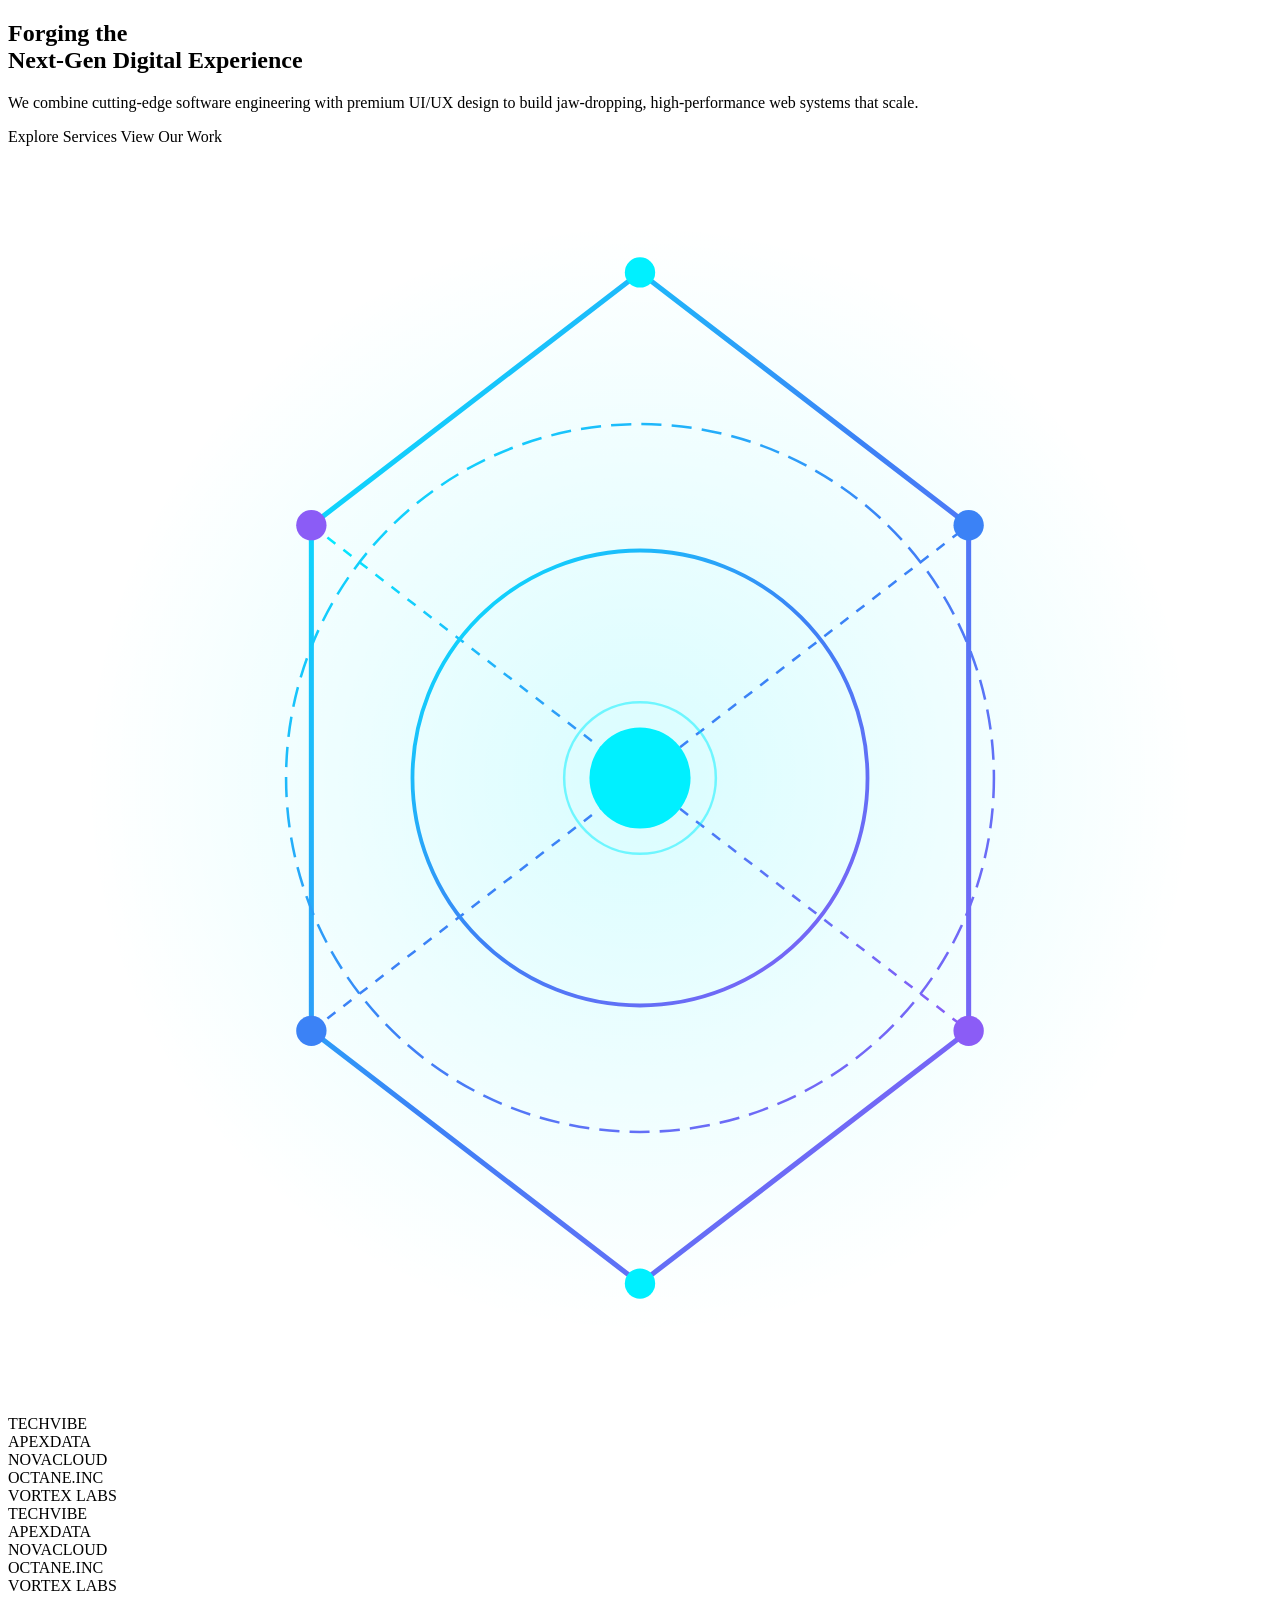
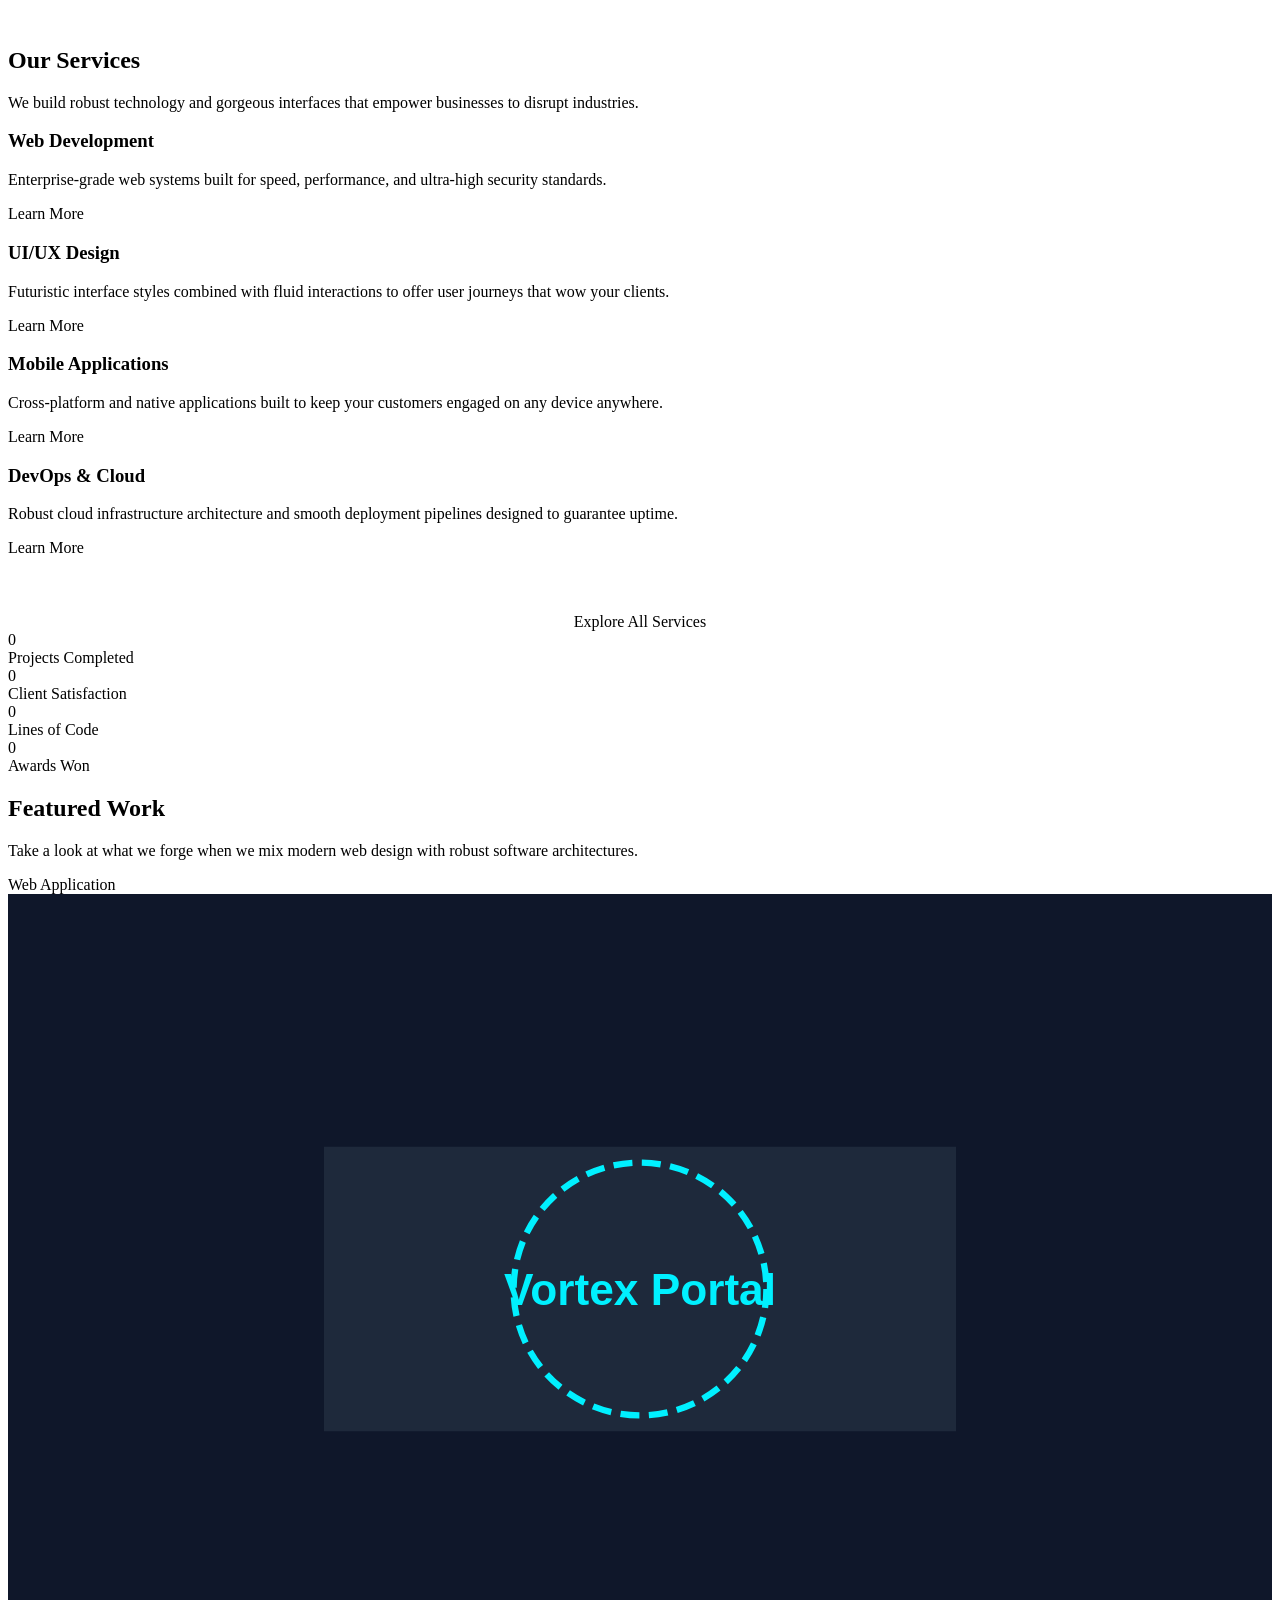
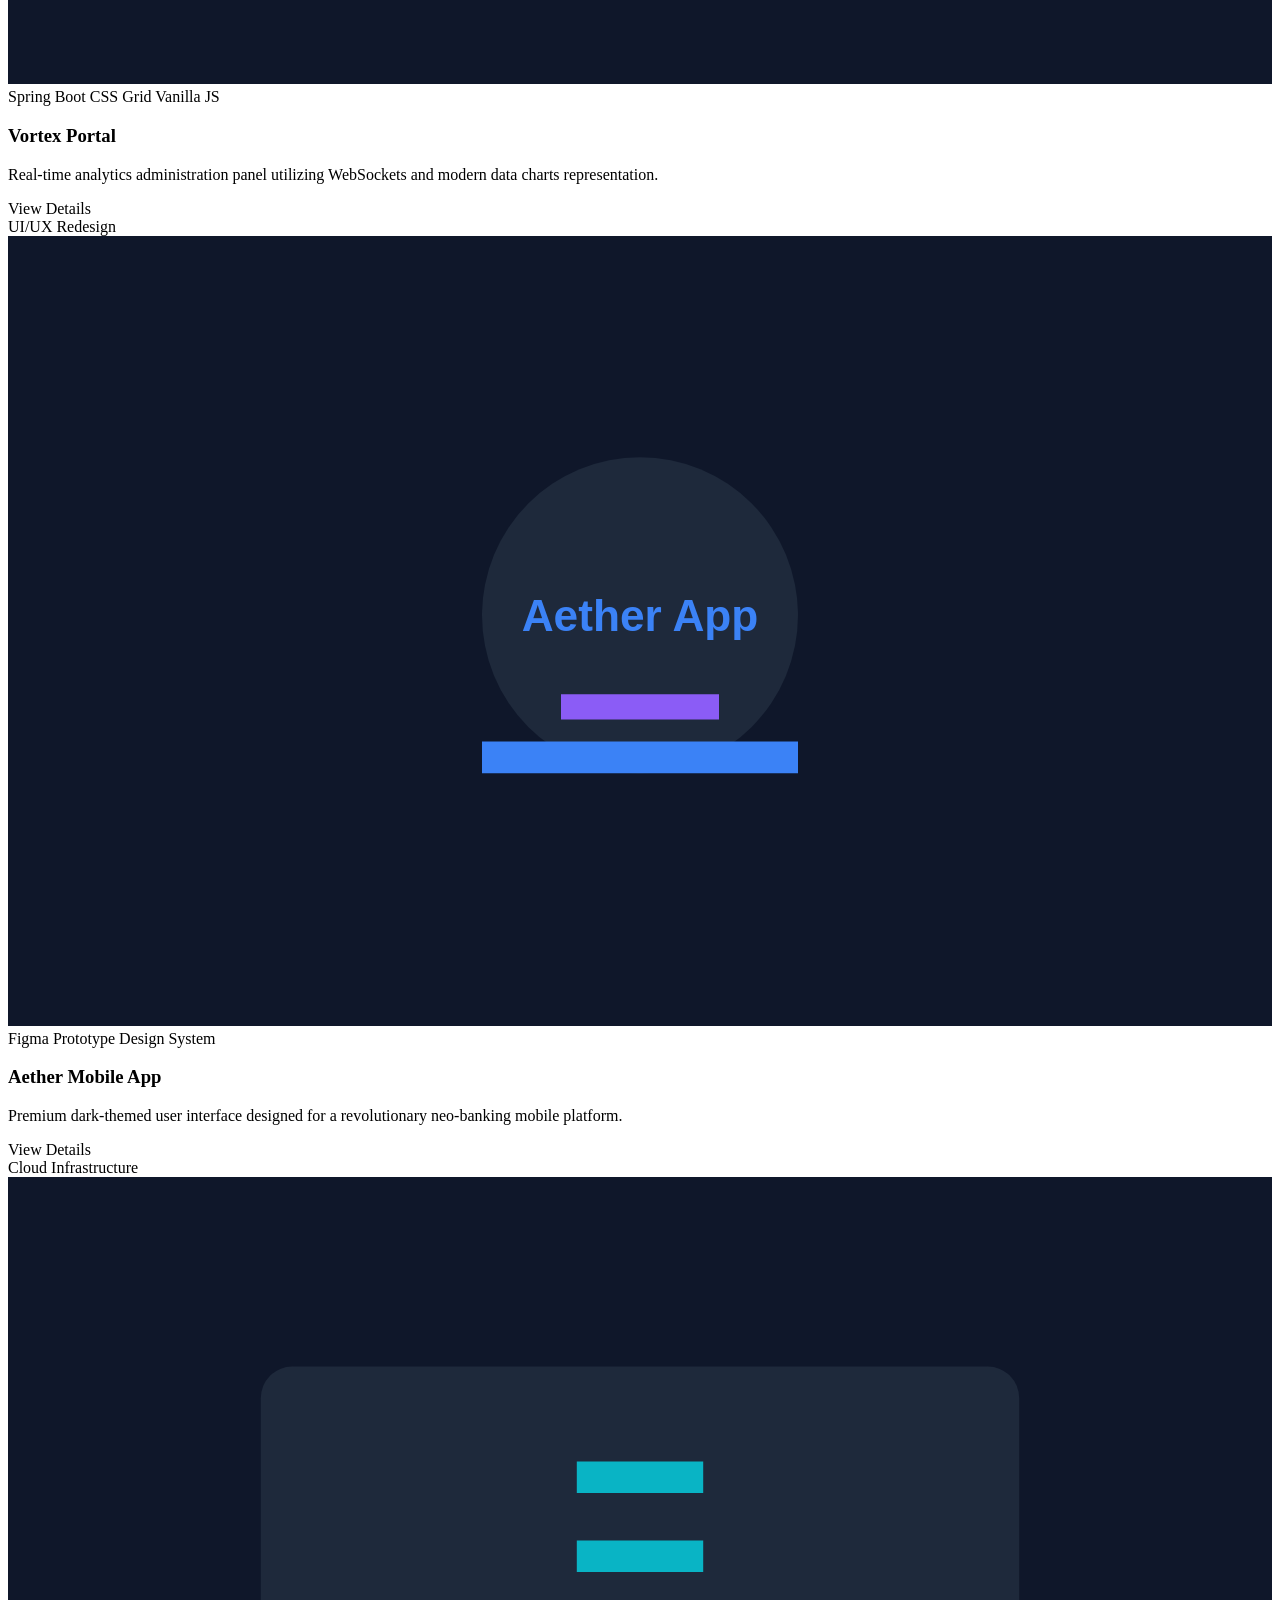
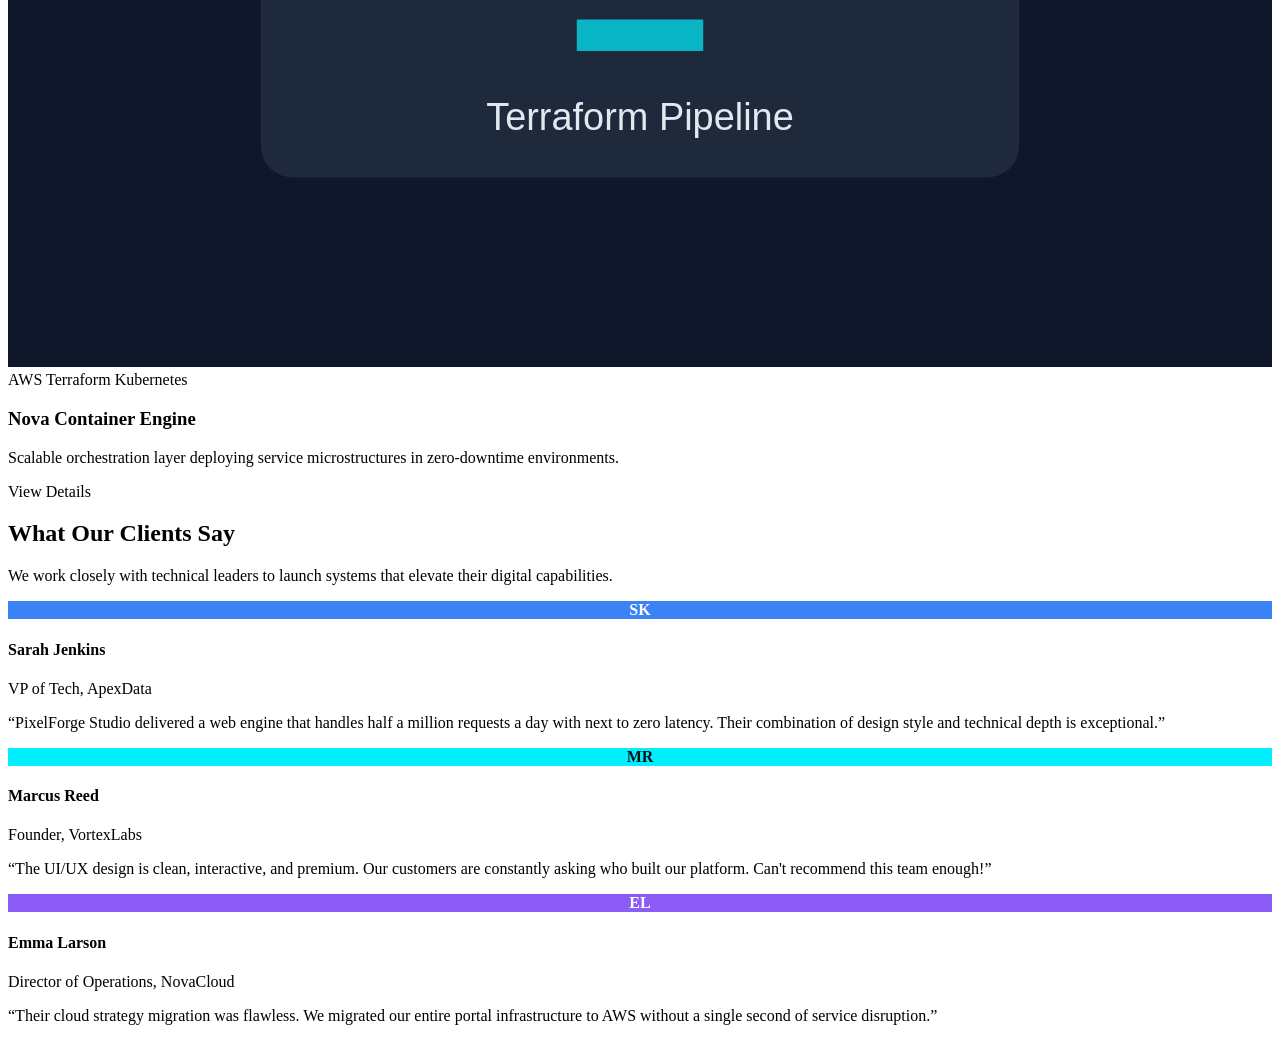
==== src/main/resources/templates/index.html @ f4b93340 "website has been added" ====
<!DOCTYPE html>
<html lang="en" xmlns:th="http://www.thymeleaf.org">
<head th:replace="~{layout :: head(~{::title})}">
    <title>PixelForge Studio - Premium Digital Agency</title>
</head>
<body>

    <!-- Hero Header -->
    <header th:replace="~{layout :: header('home')}"></header>

    <!-- Main Content -->
    <main>
        
        <!-- Hero Section -->
        <section id="hero" class="hero">
            <div class="bg-grid"></div>
            <div class="bg-blur-orb1"></div>
            <div class="bg-blur-orb2"></div>
            
            <div class="container hero-wrapper">
                <div class="hero-content">
                    <h1>Forging the <br><span class="text-gradient">Next-Gen Digital</span> Experience</h1>
                    <p>We combine cutting-edge software engineering with premium UI/UX design to build jaw-dropping, high-performance web systems that scale.</p>
                    <div class="hero-actions">
                        <a th:href="@{/services}" class="btn btn-primary">
                            Explore Services
                            <i class="fa-solid fa-arrow-right"></i>
                        </a>
                        <a th:href="@{/portfolio}" class="btn btn-secondary">View Our Work</a>
                    </div>
                </div>
                
                <div class="hero-illustration">
                    <!-- Modern futuristic abstract SVG mesh -->
                    <svg class="ill-mesh" viewBox="0 0 500 500" fill="none" xmlns="http://www.w3.org/2000/svg">
                        <defs>
                            <linearGradient id="gradient-mesh" x1="0%" y1="0%" x2="100%" y2="100%">
                                <stop offset="0%" stop-color="#00f0ff" />
                                <stop offset="50%" stop-color="#3b82f6" />
                                <stop offset="100%" stop-color="#8b5cf6" />
                            </linearGradient>
                            <radialGradient id="mesh-glow" cx="50%" cy="50%" r="50%">
                                <stop offset="0%" stop-color="#00f0ff" stop-opacity="0.15" />
                                <stop offset="100%" stop-color="#00f0ff" stop-opacity="0" />
                            </radialGradient>
                        </defs>
                        <!-- Glow behind mesh -->
                        <circle cx="250" cy="250" r="220" fill="url(#mesh-glow)" />
                        <!-- Abstract polygon grid -->
                        <path d="M250 50 L380 150 L380 350 L250 450 L120 350 L120 150 Z" stroke="url(#gradient-mesh)" stroke-width="2" stroke-linejoin="round" />
                        <path d="M250 50 L250 450" stroke="url(#gradient-mesh)" stroke-width="1" stroke-dasharray="4 4" />
                        <path d="M120 150 L380 350" stroke="url(#gradient-mesh)" stroke-width="1" stroke-dasharray="4 4" />
                        <path d="M120 350 L380 150" stroke="url(#gradient-mesh)" stroke-width="1" stroke-dasharray="4 4" />
                        
                        <!-- Floating particles & Nodes -->
                        <circle cx="250" cy="50" r="6" fill="#00f0ff" />
                        <circle cx="380" cy="150" r="6" fill="#3b82f6" />
                        <circle cx="380" cy="350" r="6" fill="#8b5cf6" />
                        <circle cx="250" cy="450" r="6" fill="#00f0ff" />
                        <circle cx="120" cy="350" r="6" fill="#3b82f6" />
                        <circle cx="120" cy="150" r="6" fill="#8b5cf6" />
                        
                        <!-- Internal concentric structures -->
                        <circle cx="250" cy="250" r="90" stroke="url(#gradient-mesh)" stroke-width="1.5" />
                        <circle cx="250" cy="250" r="140" stroke="url(#gradient-mesh)" stroke-width="1" stroke-dasharray="8 4" />
                        
                        <!-- Core light -->
                        <circle cx="250" cy="250" r="20" fill="#00f0ff" />
                        <circle cx="250" cy="250" r="30" stroke="#00f0ff" stroke-width="1" opacity="0.5" />
                    </svg>
                </div>
            </div>
        </section>

        <!-- Clients Logo Marquee -->
        <section class="container" style="border-top:1px solid rgba(255,255,255,0.05); margin-top:-2rem; padding: 2rem 0;">
            <div class="clients-marquee">
                <div class="clients-track">
                    <!-- Set 1 -->
                    <div class="client-logo"><i class="fa-solid fa-bolt"></i><span>TECHVIBE</span></div>
                    <div class="client-logo"><i class="fa-solid fa-cube"></i><span>APEXDATA</span></div>
                    <div class="client-logo"><i class="fa-solid fa-cloud"></i><span>NOVACLOUD</span></div>
                    <div class="client-logo"><i class="fa-solid fa-circle-nodes"></i><span>OCTANE.INC</span></div>
                    <div class="client-logo"><i class="fa-solid fa-flask"></i><span>VORTEX LABS</span></div>
                    <!-- Set 2 (for continuous scrolling loop) -->
                    <div class="client-logo"><i class="fa-solid fa-bolt"></i><span>TECHVIBE</span></div>
                    <div class="client-logo"><i class="fa-solid fa-cube"></i><span>APEXDATA</span></div>
                    <div class="client-logo"><i class="fa-solid fa-cloud"></i><span>NOVACLOUD</span></div>
                    <div class="client-logo"><i class="fa-solid fa-circle-nodes"></i><span>OCTANE.INC</span></div>
                    <div class="client-logo"><i class="fa-solid fa-flask"></i><span>VORTEX LABS</span></div>
                </div>
            </div>
        </section>

        <!-- Services Preview Section -->
        <section id="services-preview" class="section-padding" style="background: linear-gradient(180deg, var(--bg-primary) 0%, var(--bg-secondary) 100%);">
            <div class="container">
                <div class="section-header">
                    <h2>Our Services</h2>
                    <p>We build robust technology and gorgeous interfaces that empower businesses to disrupt industries.</p>
                </div>
                
                <div class="services-grid">
                    <div class="service-card glassmorphism">
                        <i class="fa-solid fa-laptop-code service-icon"></i>
                        <h3>Web Development</h3>
                        <p>Enterprise-grade web systems built for speed, performance, and ultra-high security standards.</p>
                        <a th:href="@{/services}" class="service-link">Learn More <i class="fa-solid fa-arrow-right"></i></a>
                    </div>
                    
                    <div class="service-card glassmorphism">
                        <i class="fa-solid fa-bezier-curve service-icon"></i>
                        <h3>UI/UX Design</h3>
                        <p>Futuristic interface styles combined with fluid interactions to offer user journeys that wow your clients.</p>
                        <a th:href="@{/services}" class="service-link">Learn More <i class="fa-solid fa-arrow-right"></i></a>
                    </div>

                    <div class="service-card glassmorphism">
                        <i class="fa-solid fa-mobile-screen-button service-icon"></i>
                        <h3>Mobile Applications</h3>
                        <p>Cross-platform and native applications built to keep your customers engaged on any device anywhere.</p>
                        <a th:href="@{/services}" class="service-link">Learn More <i class="fa-solid fa-arrow-right"></i></a>
                    </div>

                    <div class="service-card glassmorphism">
                        <i class="fa-solid fa-server service-icon"></i>
                        <h3>DevOps & Cloud</h3>
                        <p>Robust cloud infrastructure architecture and smooth deployment pipelines designed to guarantee uptime.</p>
                        <a th:href="@{/services}" class="service-link">Learn More <i class="fa-solid fa-arrow-right"></i></a>
                    </div>
                </div>
                
                <div style="text-align: center; margin-top: 3.5rem;">
                    <a th:href="@{/services}" class="btn btn-secondary">Explore All Services</a>
                </div>
            </div>
        </section>

        <!-- Stats Section (Animated Counters) -->
        <section class="statistics">
            <div class="container stats-grid">
                <div class="stat-item">
                    <div class="stat-num" data-target="150" data-suffix="+">0</div>
                    <div class="stat-label">Projects Completed</div>
                </div>
                
                <div class="stat-item">
                    <div class="stat-num" data-target="98" data-suffix="%">0</div>
                    <div class="stat-label">Client Satisfaction</div>
                </div>
                
                <div class="stat-item">
                    <div class="stat-num" data-target="12" data-suffix="M+">0</div>
                    <div class="stat-label">Lines of Code</div>
                </div>
                
                <div class="stat-item">
                    <div class="stat-num" data-target="25" data-suffix="+">0</div>
                    <div class="stat-label">Awards Won</div>
                </div>
            </div>
        </section>

        <!-- Featured Projects Section -->
        <section class="section-padding">
            <div class="container">
                <div class="section-header">
                    <h2>Featured Work</h2>
                    <p>Take a look at what we forge when we mix modern web design with robust software architectures.</p>
                </div>
                
                <div class="portfolio-grid">
                    <!-- Project 1 -->
                    <div class="portfolio-card glassmorphism">
                        <div class="portfolio-img-container">
                            <span class="portfolio-category-badge">Web Application</span>
                            <!-- SVG Placeholder to guarantee render instead of placeholder paths -->
                            <svg width="100%" height="100%" viewBox="0 0 400 250" fill="none" xmlns="http://www.w3.org/2000/svg" style="background:#0f172a;">
                                <rect width="400" height="250" fill="#0f172a"/>
                                <path d="M100 80h200v90H100z" fill="#1e293b" rx="8"/>
                                <circle cx="200" cy="125" r="40" stroke="#00f0ff" stroke-width="2" stroke-dasharray="6 3"/>
                                <text x="200" y="130" fill="#00f0ff" font-family="'Outfit', sans-serif" font-size="14" font-weight="700" text-anchor="middle">Vortex Portal</text>
                            </svg>
                        </div>
                        <div class="portfolio-info">
                            <div class="portfolio-tech-list">
                                <span class="portfolio-tech-badge">Spring Boot</span>
                                <span class="portfolio-tech-badge">CSS Grid</span>
                                <span class="portfolio-tech-badge">Vanilla JS</span>
                            </div>
                            <h3>Vortex Portal</h3>
                            <p>Real-time analytics administration panel utilizing WebSockets and modern data charts representation.</p>
                            <a th:href="@{/portfolio}" class="btn btn-secondary">View Details</a>
                        </div>
                    </div>

                    <!-- Project 2 -->
                    <div class="portfolio-card glassmorphism">
                        <div class="portfolio-img-container">
                            <span class="portfolio-category-badge">UI/UX Redesign</span>
                            <svg width="100%" height="100%" viewBox="0 0 400 250" fill="none" xmlns="http://www.w3.org/2000/svg" style="background:#0f172a;">
                                <rect width="400" height="250" fill="#0f172a"/>
                                <circle cx="200" cy="120" r="50" fill="#1e293b"/>
                                <path d="M150 160h100v10H150z" fill="#3b82f6" rx="4"/>
                                <path d="M175 145h50v8H175z" fill="#8b5cf6" rx="3"/>
                                <text x="200" y="125" fill="#3b82f6" font-family="'Outfit', sans-serif" font-size="14" font-weight="700" text-anchor="middle">Aether App</text>
                            </svg>
                        </div>
                        <div class="portfolio-info">
                            <div class="portfolio-tech-list">
                                <span class="portfolio-tech-badge">Figma</span>
                                <span class="portfolio-tech-badge">Prototype</span>
                                <span class="portfolio-tech-badge">Design System</span>
                            </div>
                            <h3>Aether Mobile App</h3>
                            <p>Premium dark-themed user interface designed for a revolutionary neo-banking mobile platform.</p>
                            <a th:href="@{/portfolio}" class="btn btn-secondary">View Details</a>
                        </div>
                    </div>

                    <!-- Project 3 -->
                    <div class="portfolio-card glassmorphism">
                        <div class="portfolio-img-container">
                            <span class="portfolio-category-badge">Cloud Infrastructure</span>
                            <svg width="100%" height="100%" viewBox="0 0 400 250" fill="none" xmlns="http://www.w3.org/2000/svg" style="background:#0f172a;">
                                <rect width="400" height="250" fill="#0f172a"/>
                                <rect x="80" y="60" width="240" height="130" fill="#1e293b" rx="10"/>
                                <path d="M180 90h40v10h-40zM180 115h40v10h-40zM180 140h40v10h-40z" fill="#00f0ff" opacity="0.7"/>
                                <text x="200" y="175" fill="#e2e8f0" font-family="'Outfit', sans-serif" font-size="12" text-anchor="middle">Terraform Pipeline</text>
                            </svg>
                        </div>
                        <div class="portfolio-info">
                            <div class="portfolio-tech-list">
                                <span class="portfolio-tech-badge">AWS</span>
                                <span class="portfolio-tech-badge">Terraform</span>
                                <span class="portfolio-tech-badge">Kubernetes</span>
                            </div>
                            <h3>Nova Container Engine</h3>
                            <p>Scalable orchestration layer deploying service microstructures in zero-downtime environments.</p>
                            <a th:href="@{/portfolio}" class="btn btn-secondary">View Details</a>
                        </div>
                    </div>
                </div>
            </div>
        </section>

        <!-- Testimonial Highlight -->
        <section class="section-padding" style="background: linear-gradient(180deg, var(--bg-secondary) 0%, var(--bg-primary) 100%);">
            <div class="container">
                <div class="section-header">
                    <h2>What Our Clients Say</h2>
                    <p>We work closely with technical leaders to launch systems that elevate their digital capabilities.</p>
                </div>
                
                <div class="testimonials-grid">
                    <!-- Testimonial 1 -->
                    <div class="testimonial-card glassmorphism">
                        <div class="client-header">
                            <!-- Avatar using letters in styled Div -->
                            <div class="client-avatar" style="background: #3b82f6; display: flex; align-items: center; justify-content: center; font-weight: 700; color: #ffffff; font-family: var(--font-heading);">SK</div>
                            <div>
                                <h4 class="client-name">Sarah Jenkins</h4>
                                <p class="client-company">VP of Tech, ApexData</p>
                            </div>
                        </div>
                        <div class="stars-list">
                            <i class="fa-solid fa-star"></i><i class="fa-solid fa-star"></i><i class="fa-solid fa-star"></i><i class="fa-solid fa-star"></i><i class="fa-solid fa-star"></i>
                        </div>
                        <p class="testimonial-text">&ldquo;PixelForge Studio delivered a web engine that handles half a million requests a day with next to zero latency. Their combination of design style and technical depth is exceptional.&rdquo;</p>
                    </div>

                    <!-- Testimonial 2 -->
                    <div class="testimonial-card glassmorphism">
                        <div class="client-header">
                            <div class="client-avatar" style="background: #00f0ff; display: flex; align-items: center; justify-content: center; font-weight: 700; color: #0b0f19; font-family: var(--font-heading);">MR</div>
                            <div>
                                <h4 class="client-name">Marcus Reed</h4>
                                <p class="client-company">Founder, VortexLabs</p>
                            </div>
                        </div>
                        <div class="stars-list">
                            <i class="fa-solid fa-star"></i><i class="fa-solid fa-star"></i><i class="fa-solid fa-star"></i><i class="fa-solid fa-star"></i><i class="fa-solid fa-star"></i>
                        </div>
                        <p class="testimonial-text">&ldquo;The UI/UX design is clean, interactive, and premium. Our customers are constantly asking who built our platform. Can't recommend this team enough!&rdquo;</p>
                    </div>

                    <!-- Testimonial 3 -->
                    <div class="testimonial-card glassmorphism">
                        <div class="client-header">
                            <div class="client-avatar" style="background: #8b5cf6; display: flex; align-items: center; justify-content: center; font-weight: 700; color: #ffffff; font-family: var(--font-heading);">EL</div>
                            <div>
                                <h4 class="client-name">Emma Larson</h4>
                                <p class="client-company">Director of Operations, NovaCloud</p>
                            </div>
                        </div>
                        <div class="stars-list">
                            <i class="fa-solid fa-star"></i><i class="fa-solid fa-star"></i><i class="fa-solid fa-star"></i><i class="fa-solid fa-star"></i><i class="fa-solid fa-star"></i>
                        </div>
                        <p class="testimonial-text">&ldquo;Their cloud strategy migration was flawless. We migrated our entire portal infrastructure to AWS without a single second of service disruption.&rdquo;</p>
                    </div>
                </div>
            </div>
        </section>

    </main>

    <!-- Footer -->
    <footer th:replace="~{layout :: footer}"></footer>

    <!-- Scripts -->
    <div th:replace="~{layout :: scripts}"></div>

</body>
</html>
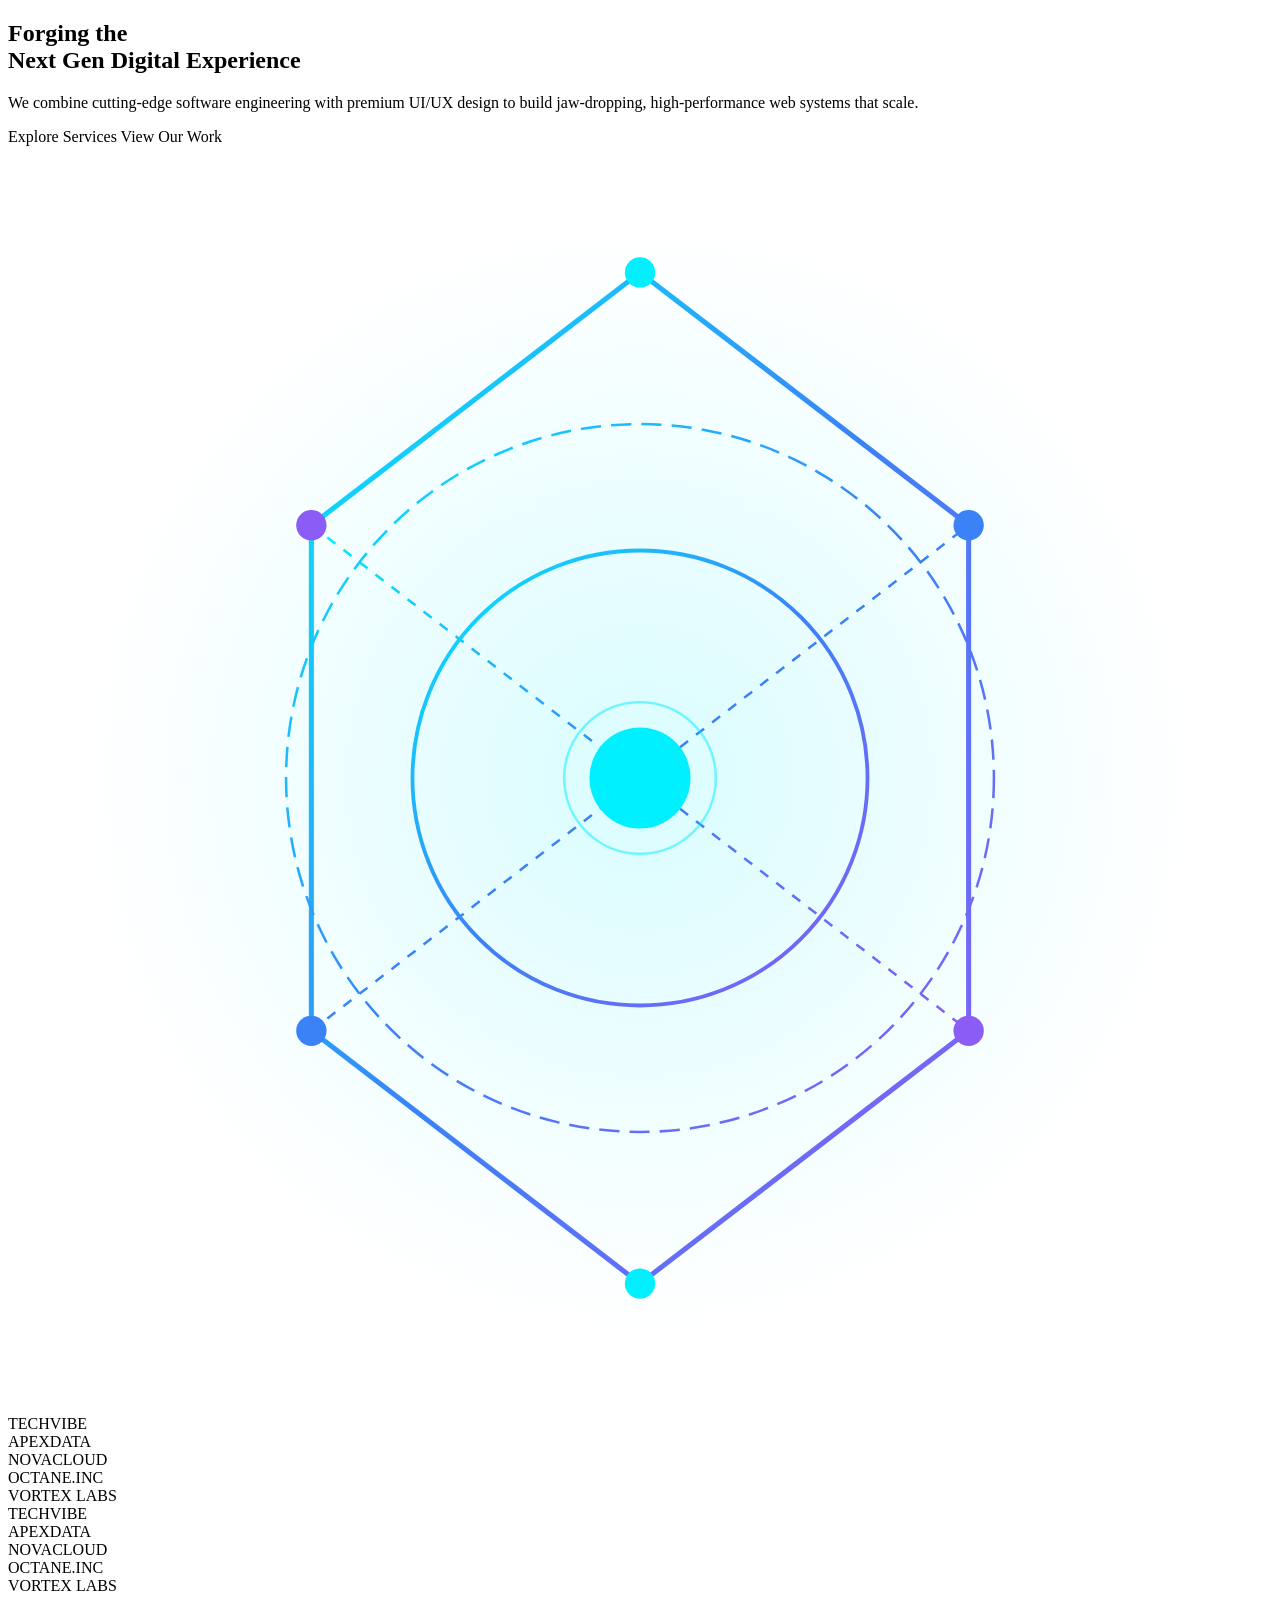
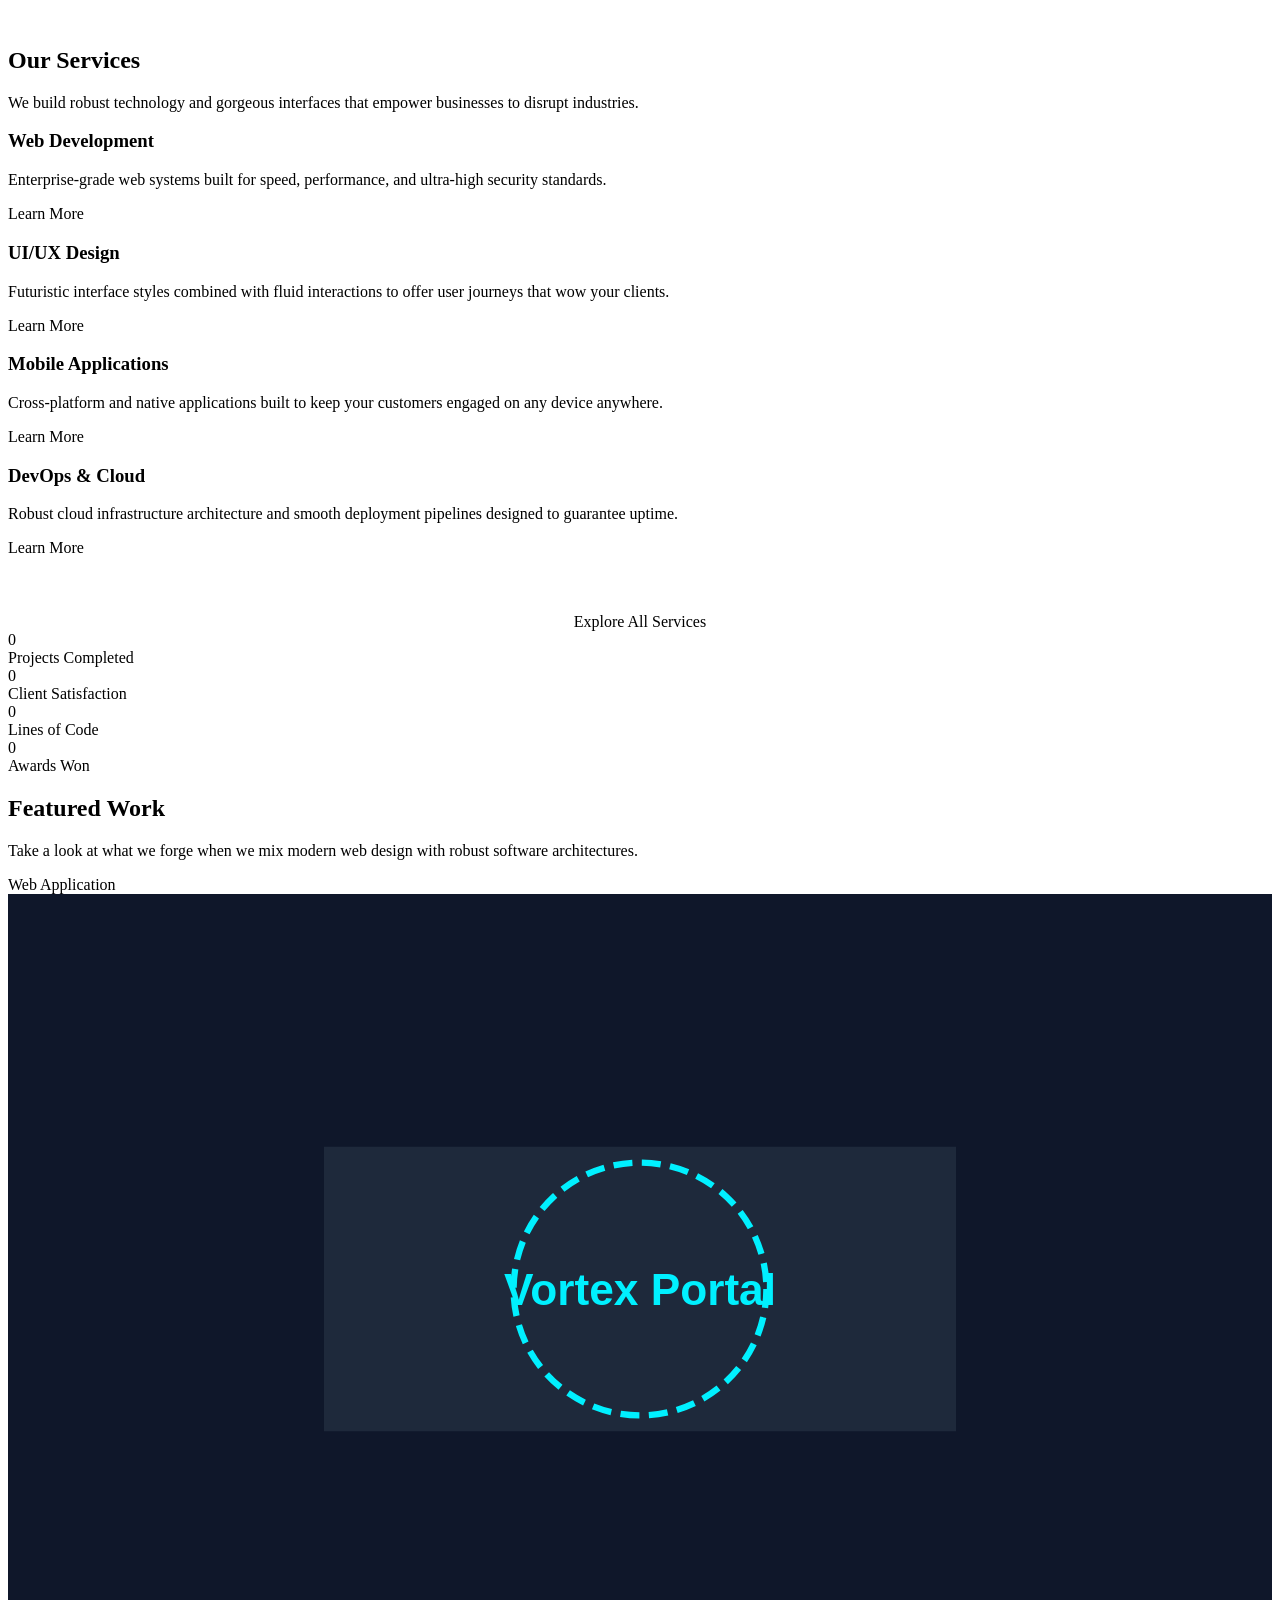
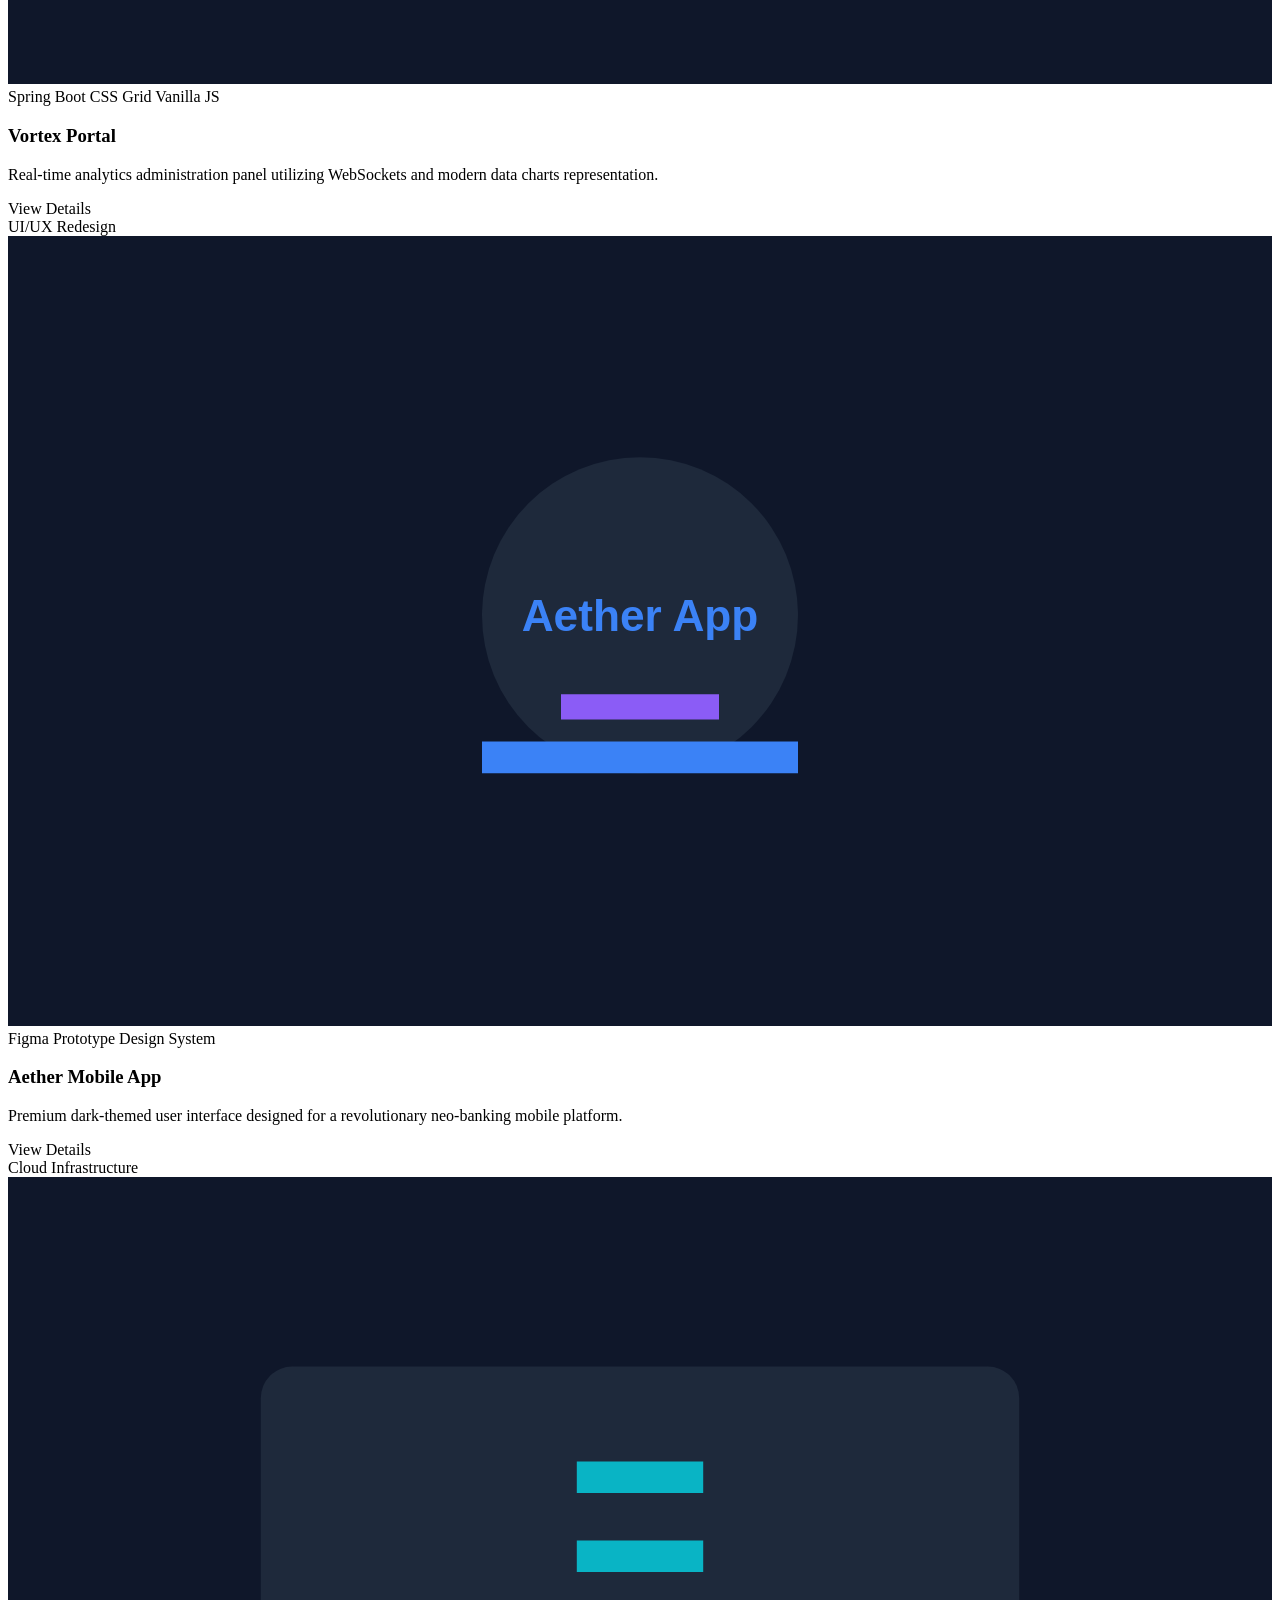
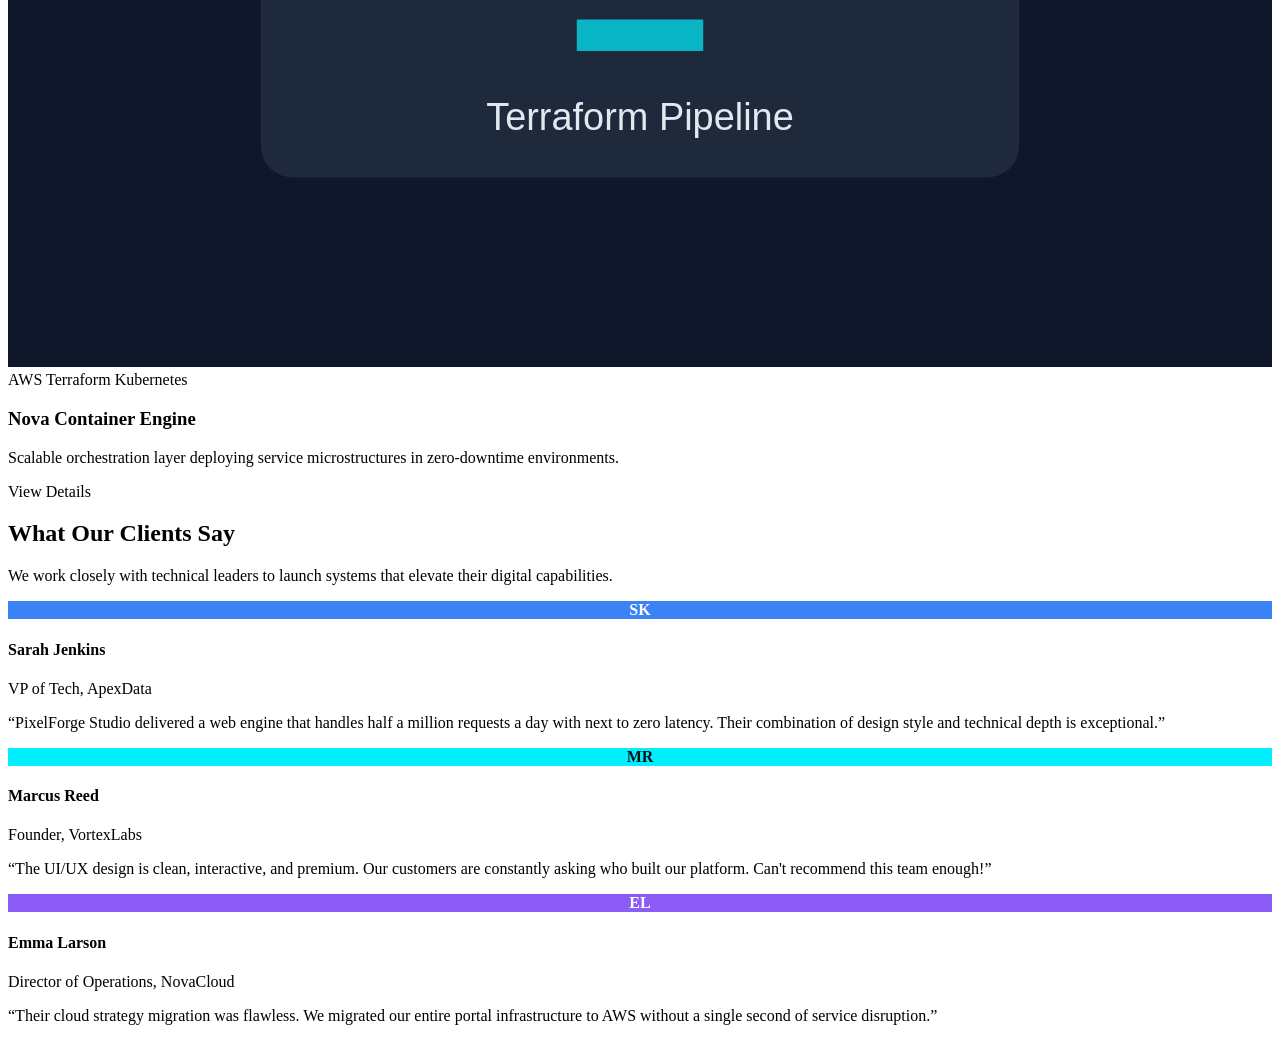
==== commit 06b8102e: "Test Jenkins Build with commit" ====
--- a/src/main/resources/templates/index.html
+++ b/src/main/resources/templates/index.html
@@ -19,7 +19,7 @@
             
             <div class="container hero-wrapper">
                 <div class="hero-content">
-                    <h1>Forging the <br><span class="text-gradient">Next-Gen Digital</span> Experience</h1>
+                    <h1>Forging the <br><span class="text-gradient">Next Gen Digital</span> Experience</h1>
                     <p>We combine cutting-edge software engineering with premium UI/UX design to build jaw-dropping, high-performance web systems that scale.</p>
                     <div class="hero-actions">
                         <a th:href="@{/services}" class="btn btn-primary">
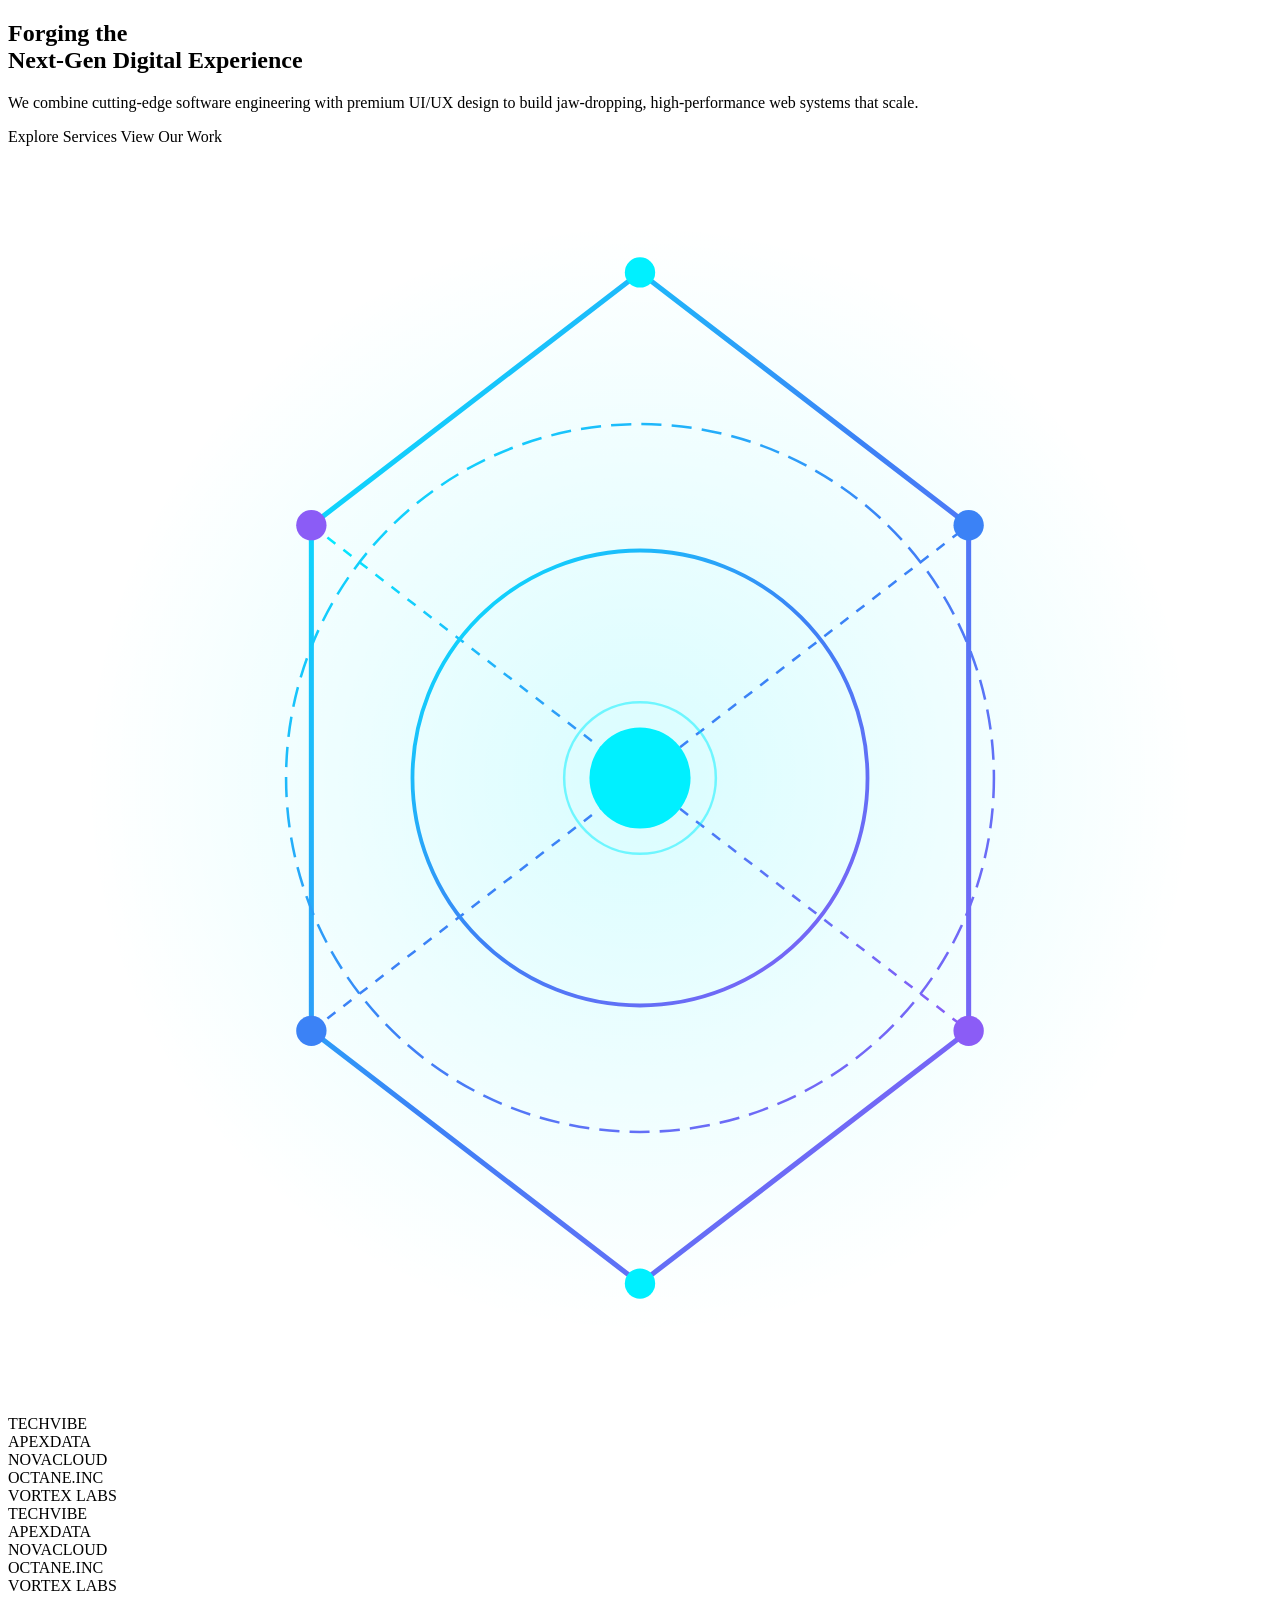
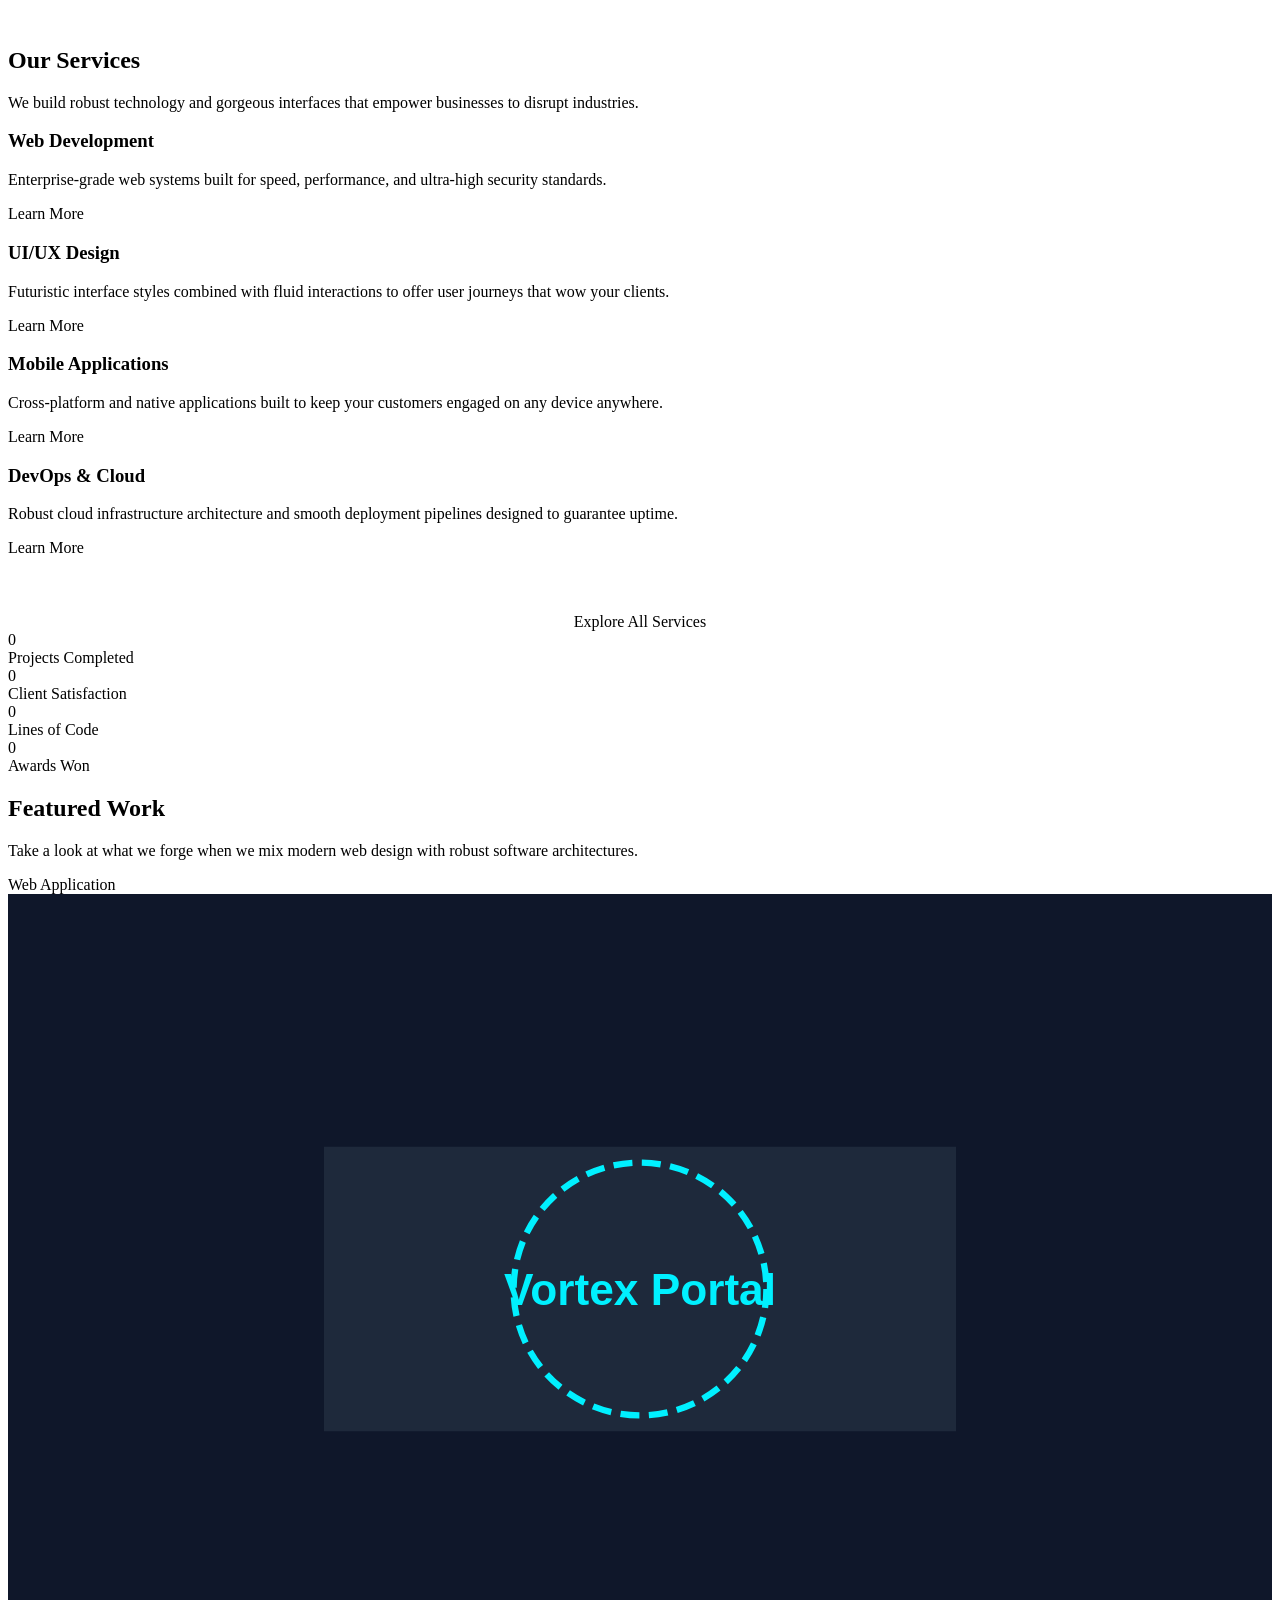
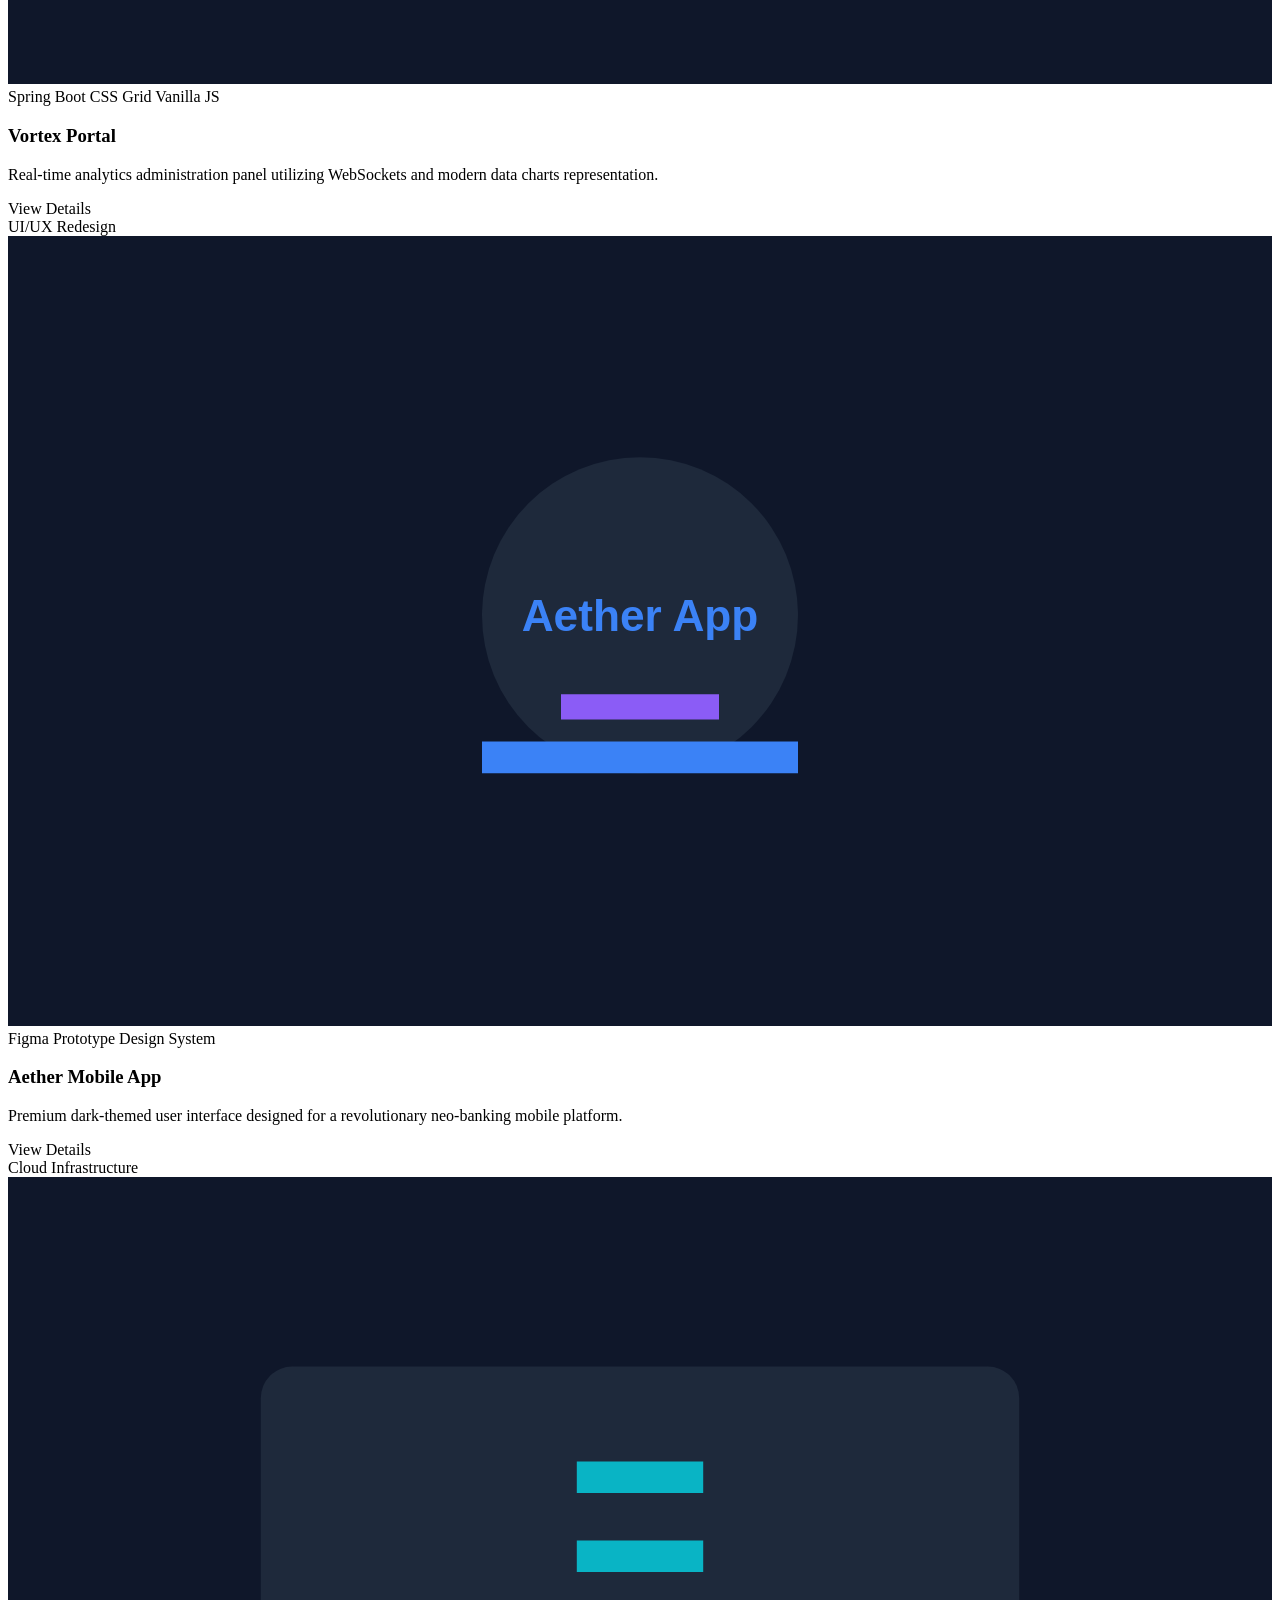
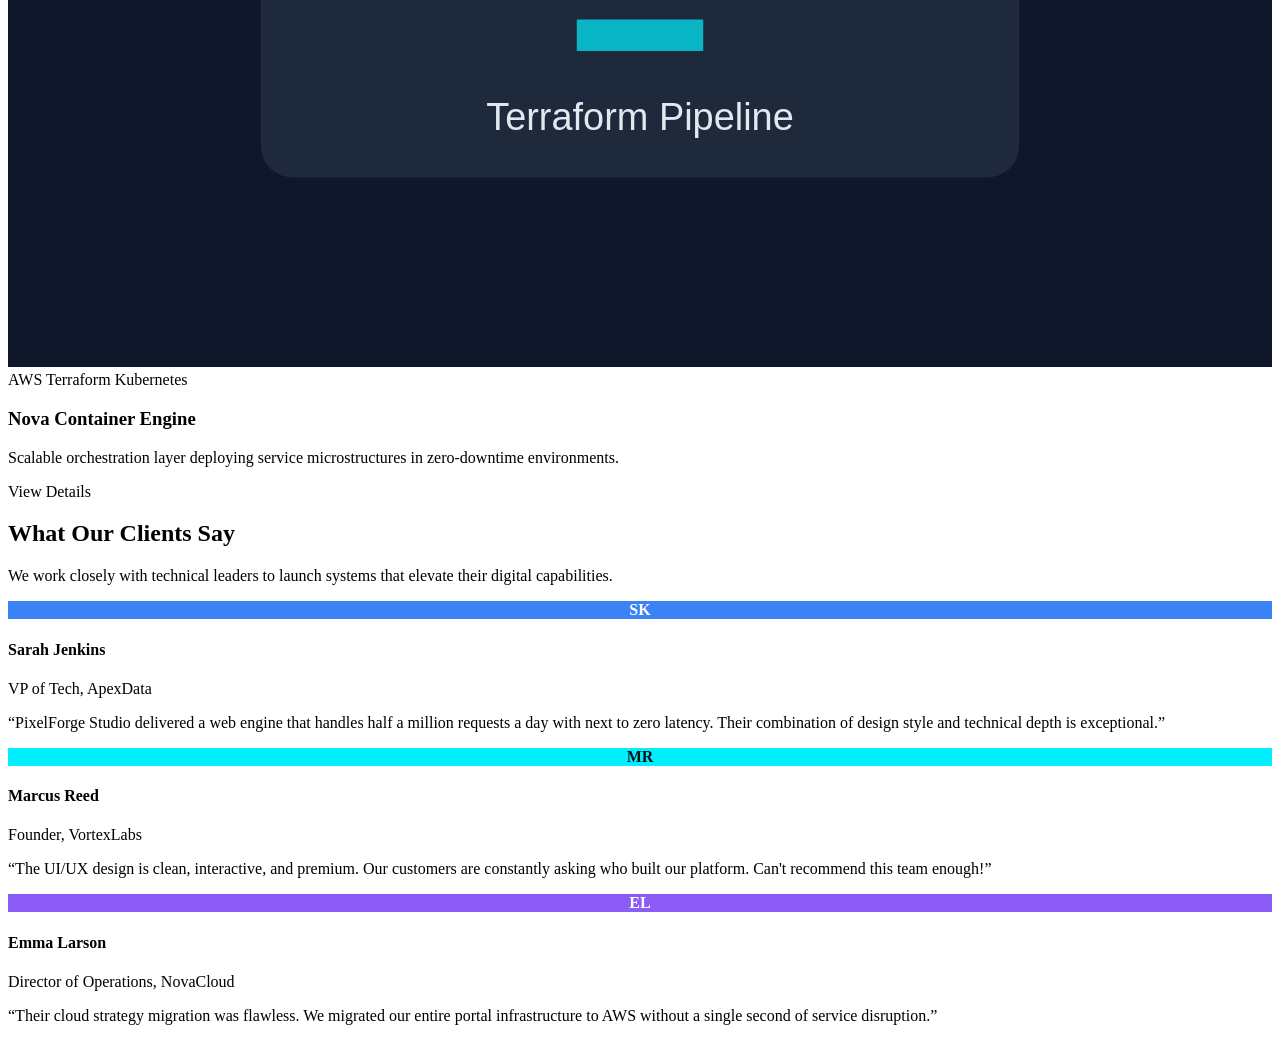
==== commit e015e3f9: "Test Jenkins Build with commit" ====
--- a/src/main/resources/templates/index.html
+++ b/src/main/resources/templates/index.html
@@ -19,7 +19,7 @@
             
             <div class="container hero-wrapper">
                 <div class="hero-content">
-                    <h1>Forging the <br><span class="text-gradient">Next Gen Digital</span> Experience</h1>
+                    <h1>Forging the <br><span class="text-gradient">Next-Gen Digital</span> Experience</h1>
                     <p>We combine cutting-edge software engineering with premium UI/UX design to build jaw-dropping, high-performance web systems that scale.</p>
                     <div class="hero-actions">
                         <a th:href="@{/services}" class="btn btn-primary">
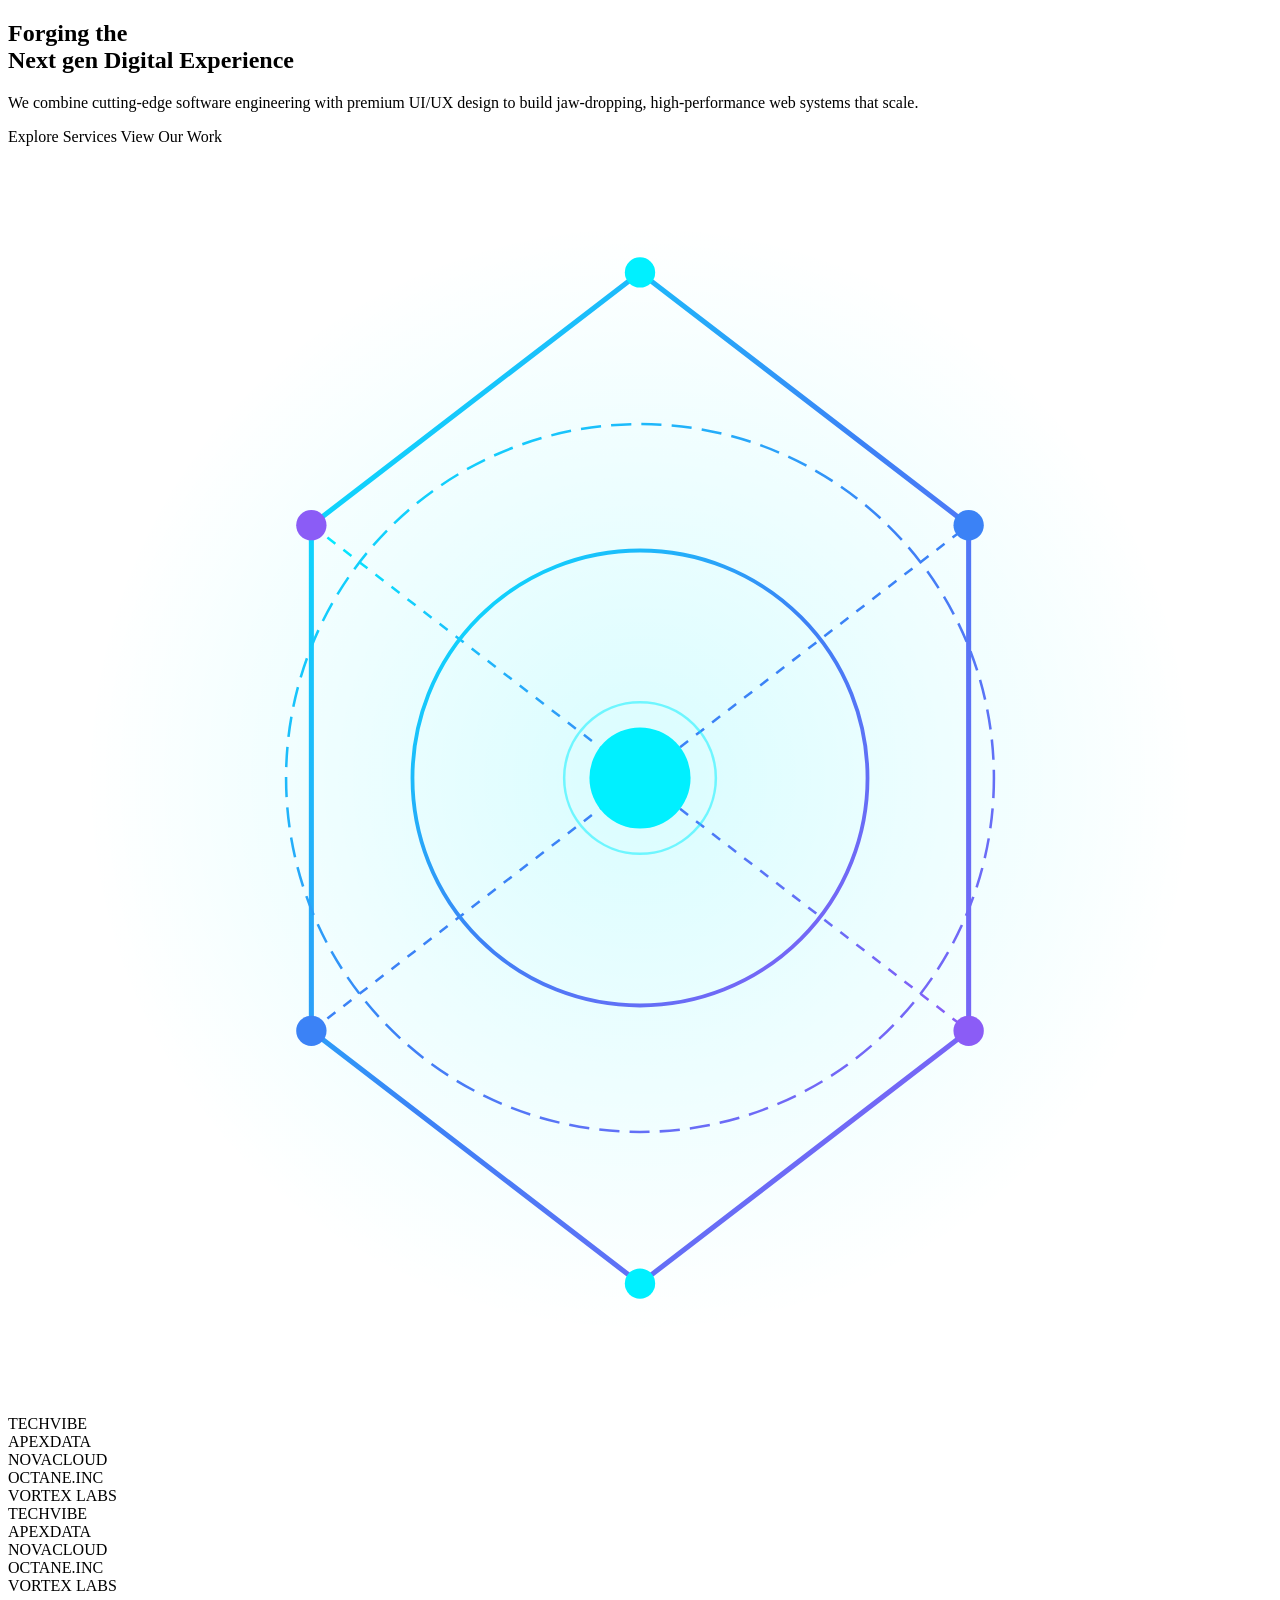
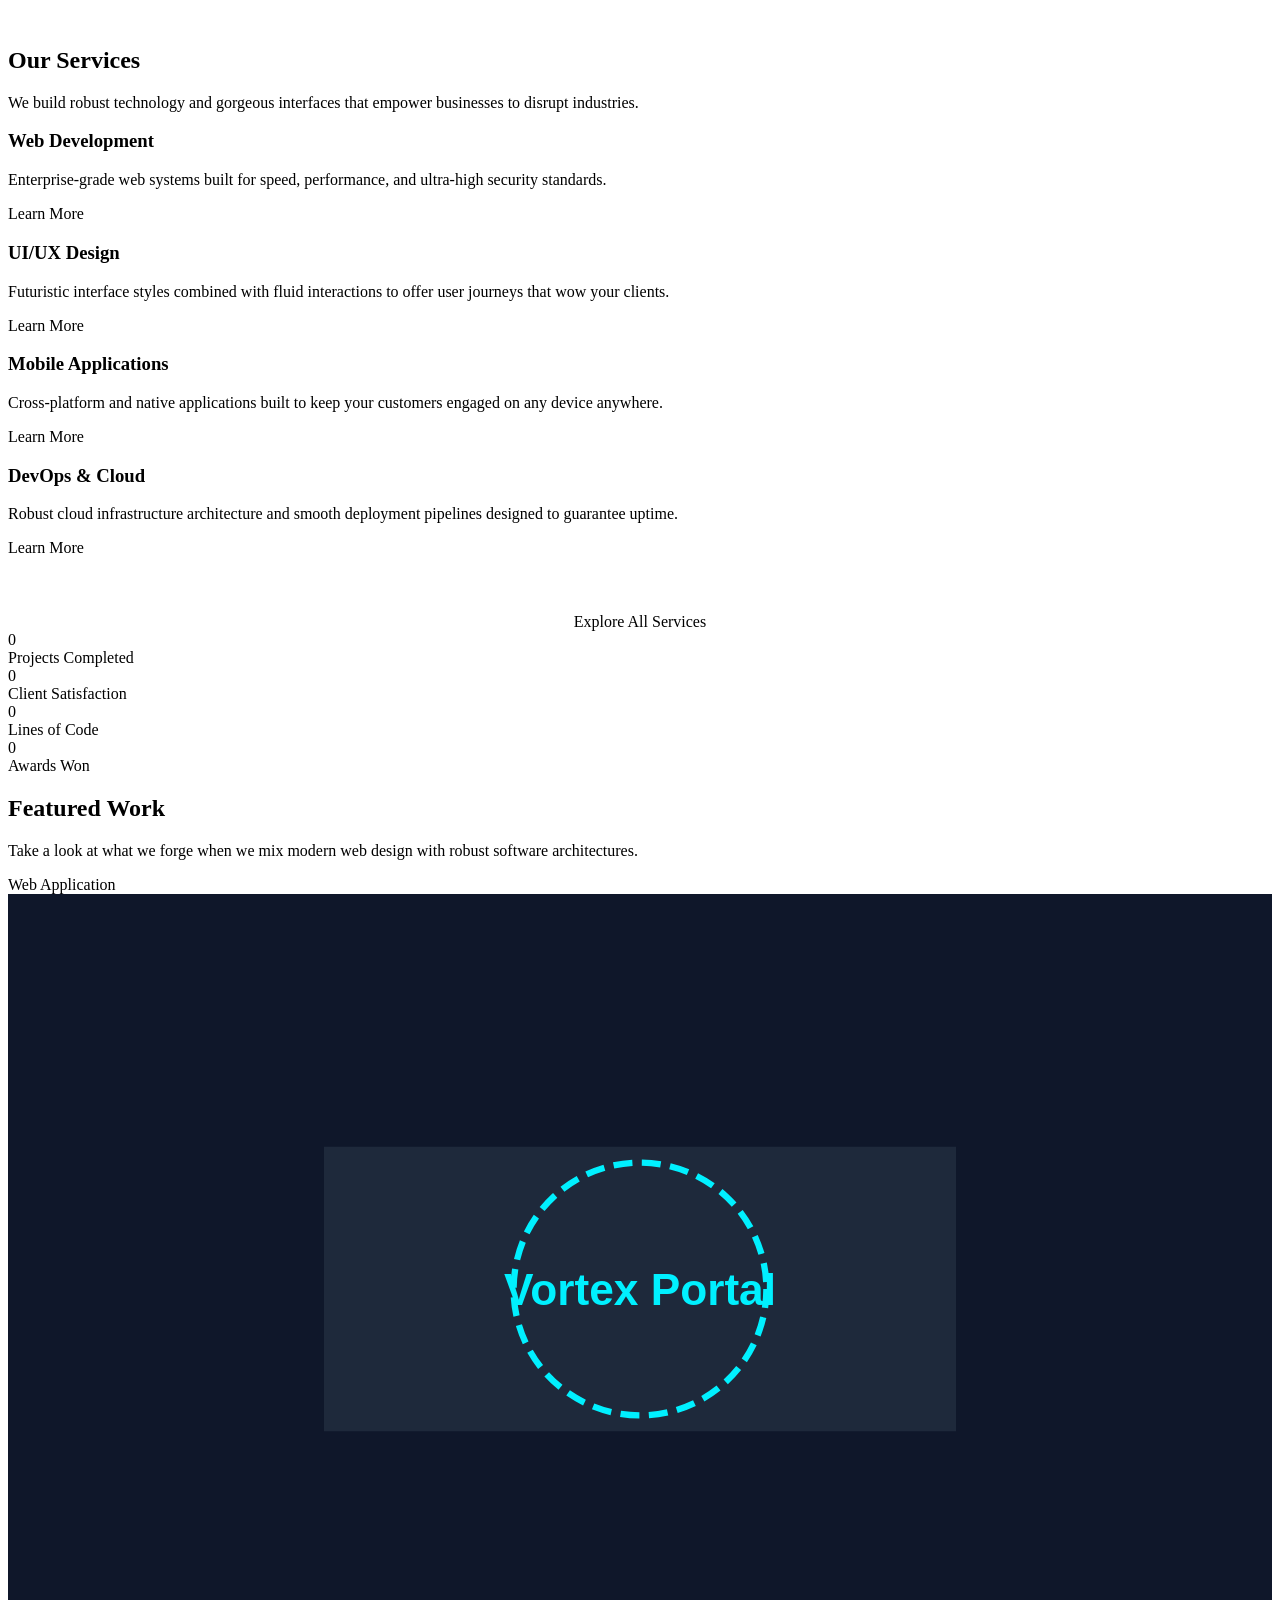
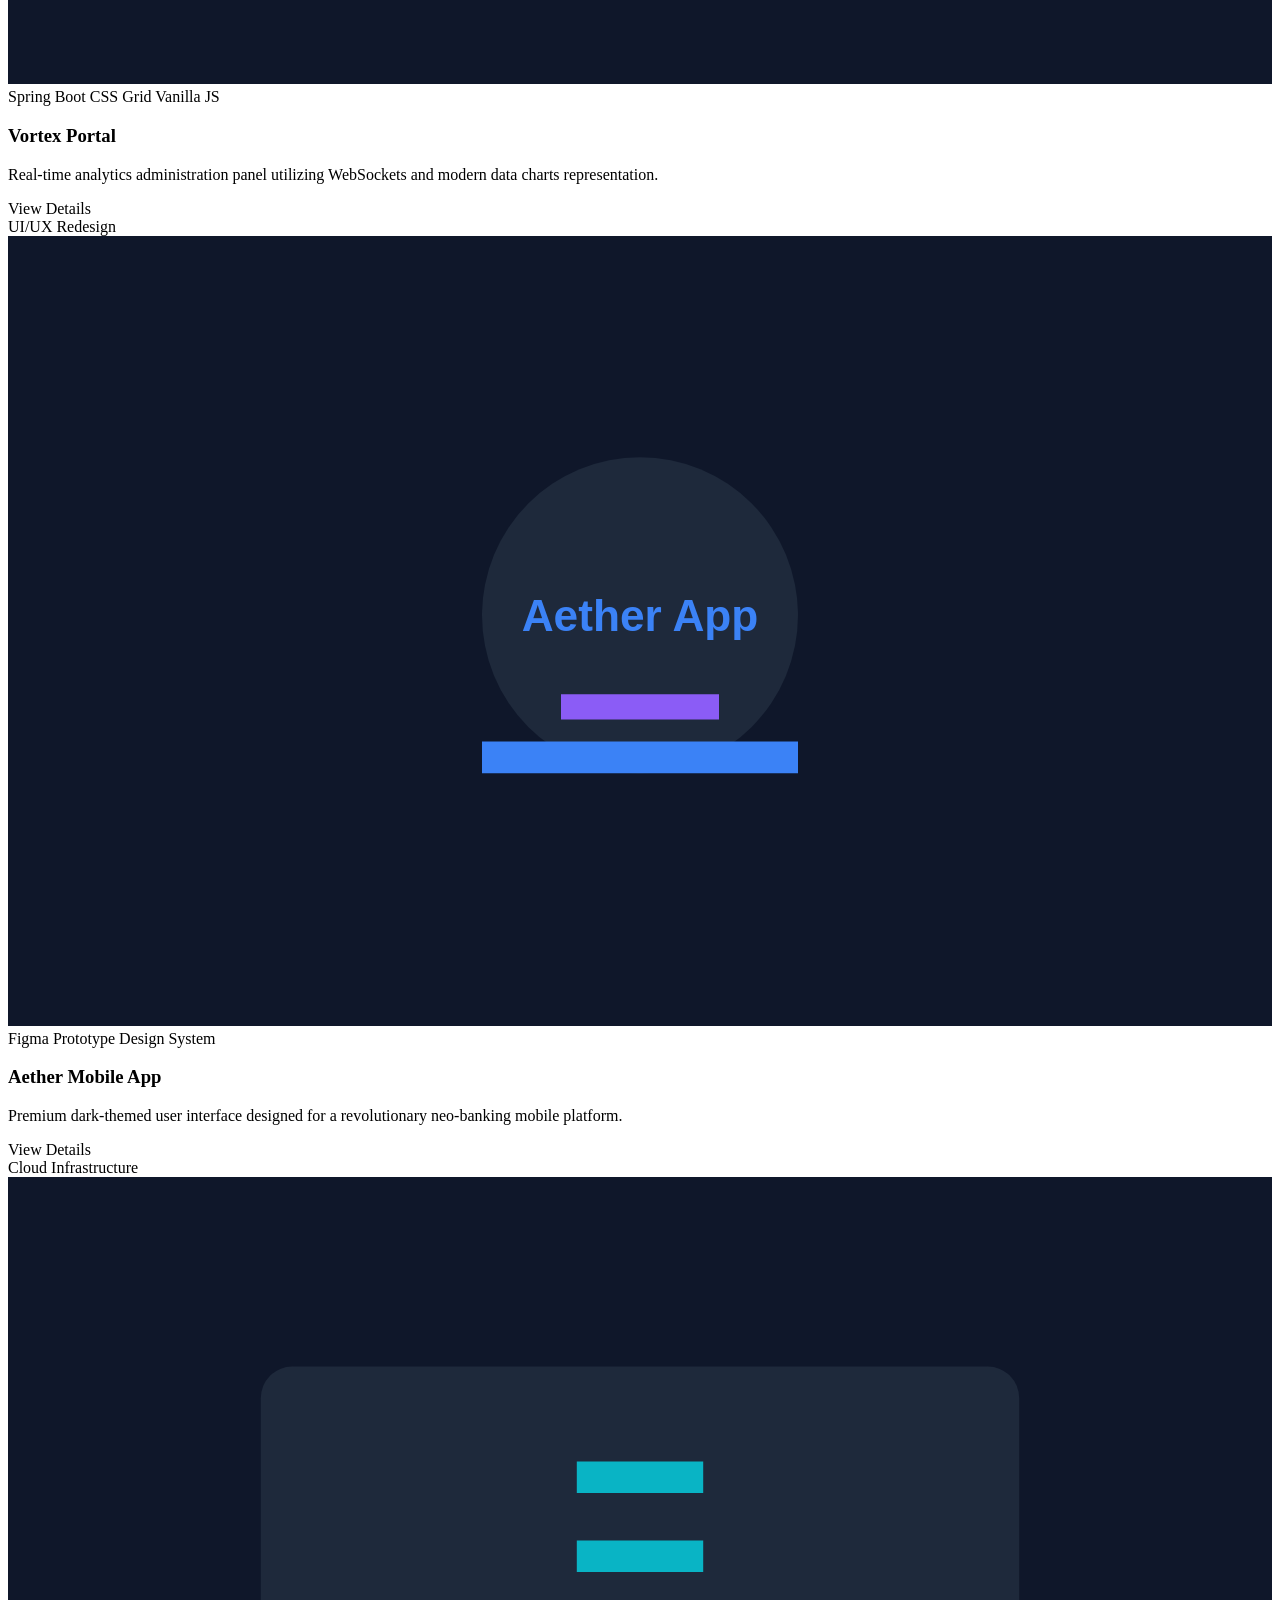
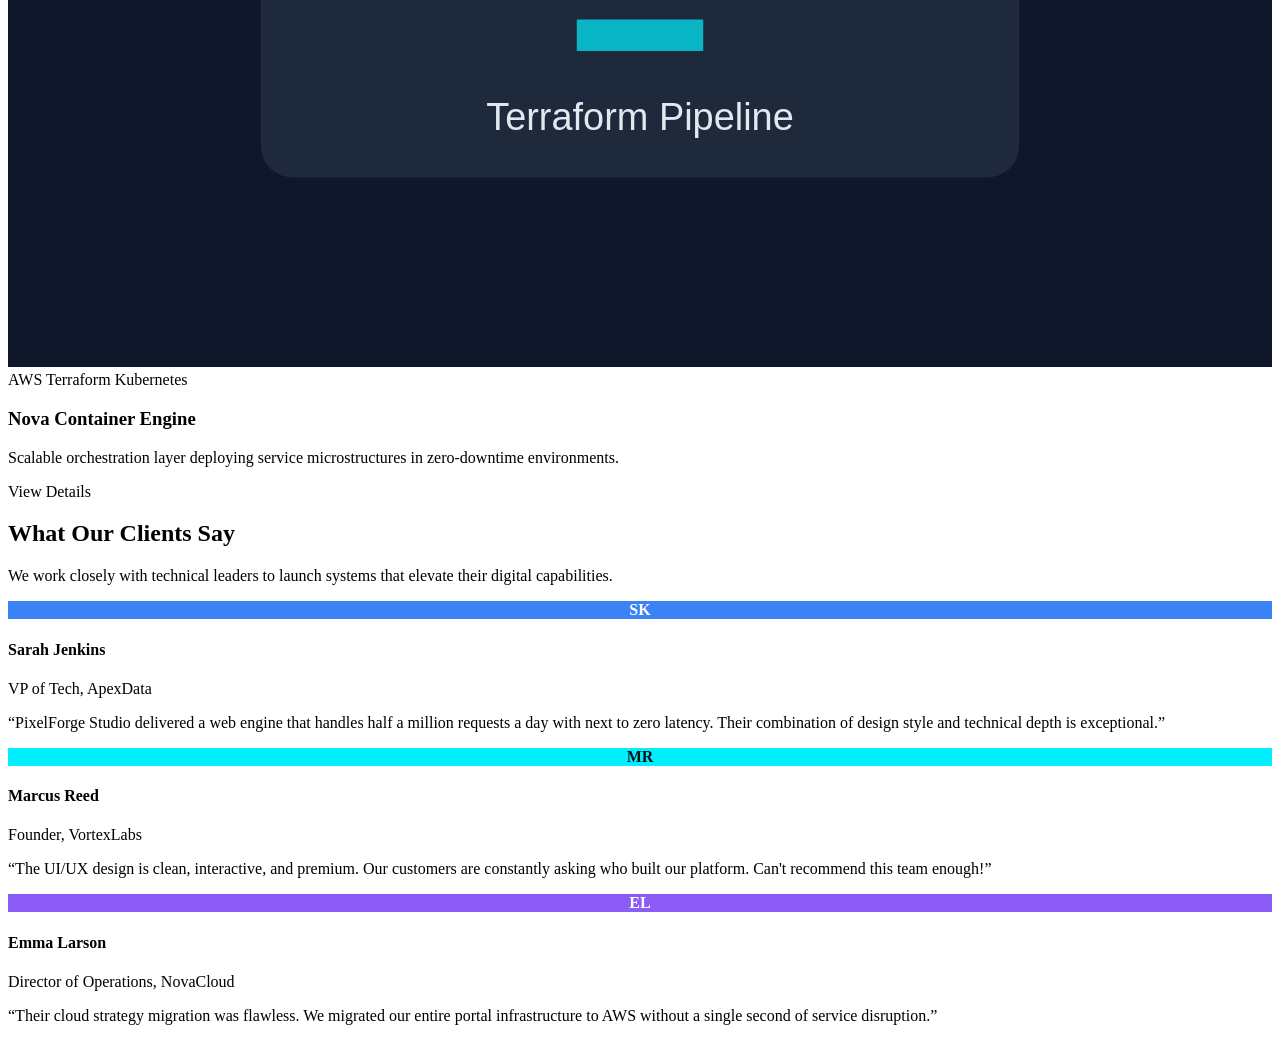
==== commit aabfd798: "Test Jenkins Build 2" ====
--- a/src/main/resources/templates/index.html
+++ b/src/main/resources/templates/index.html
@@ -19,7 +19,7 @@
             
             <div class="container hero-wrapper">
                 <div class="hero-content">
-                    <h1>Forging the <br><span class="text-gradient">Next-Gen Digital</span> Experience</h1>
+                    <h1>Forging the <br><span class="text-gradient">Next gen Digital</span> Experience</h1>
                     <p>We combine cutting-edge software engineering with premium UI/UX design to build jaw-dropping, high-performance web systems that scale.</p>
                     <div class="hero-actions">
                         <a th:href="@{/services}" class="btn btn-primary">
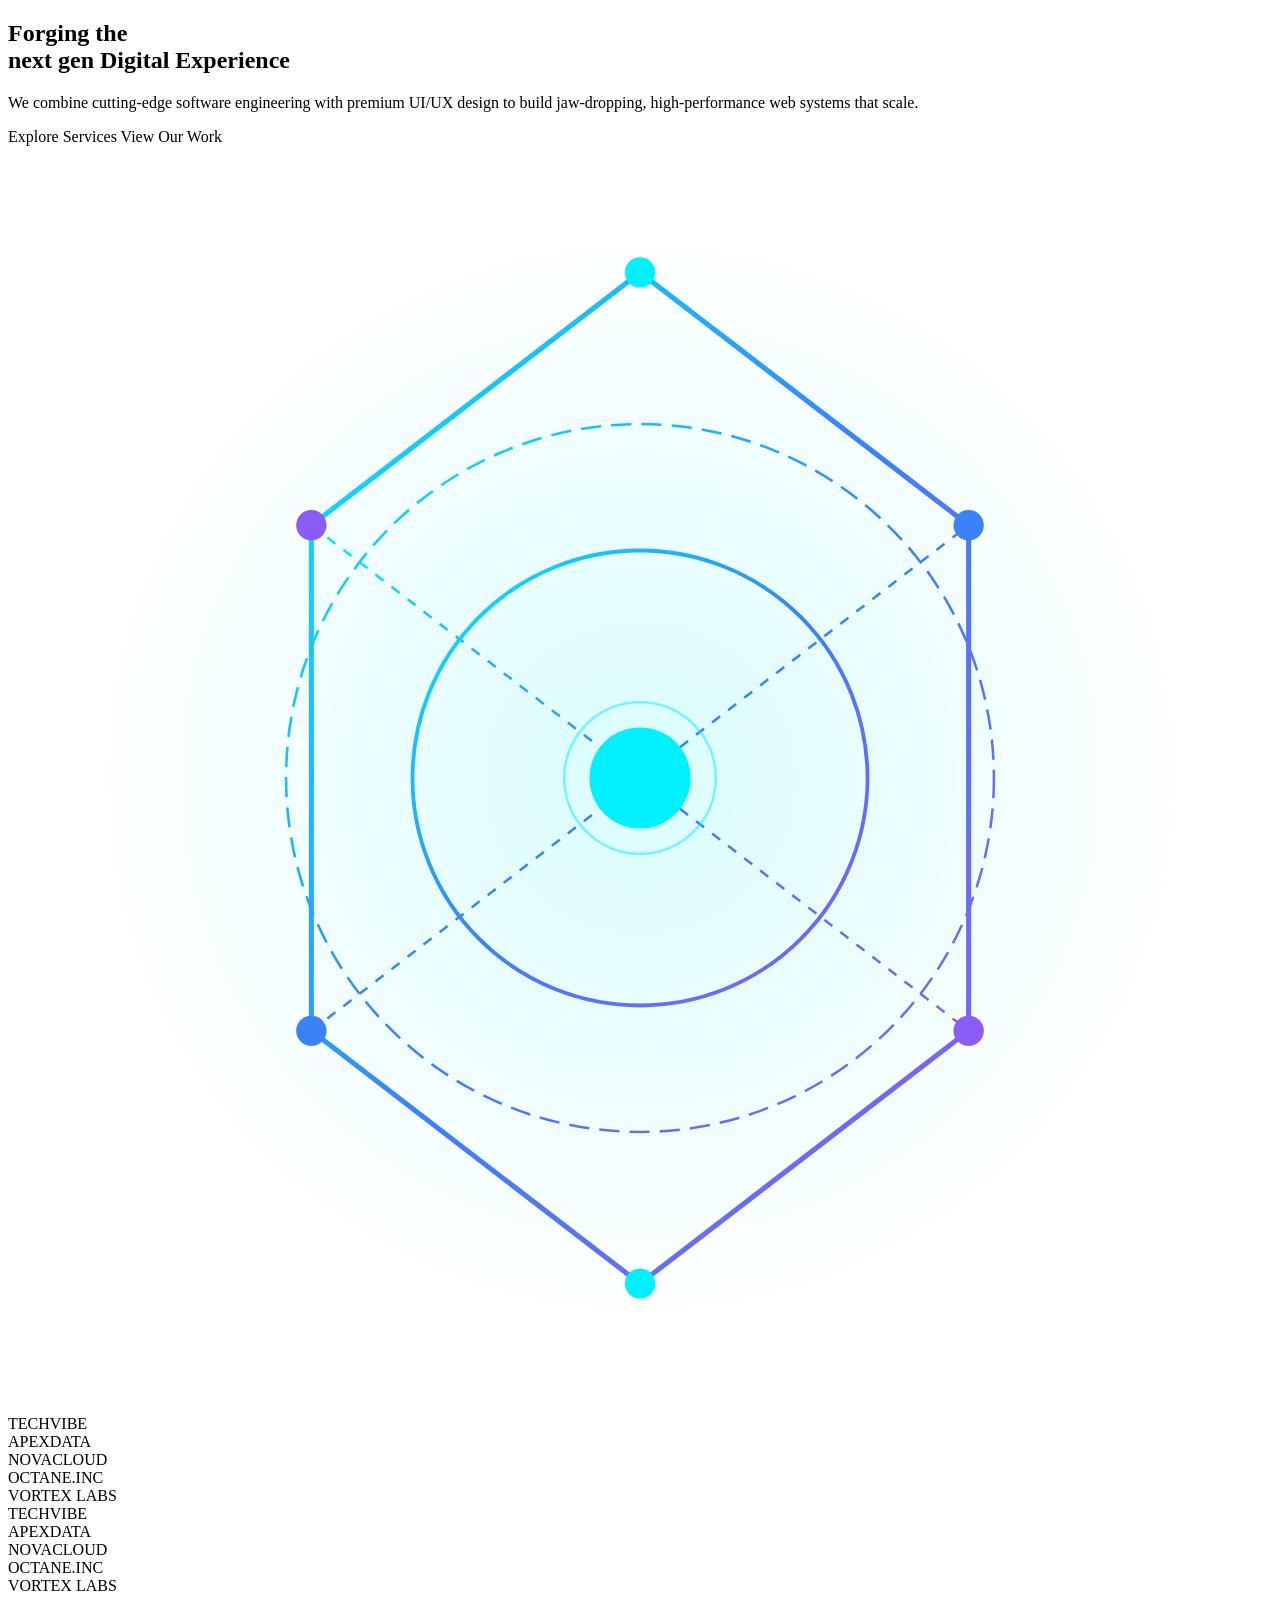
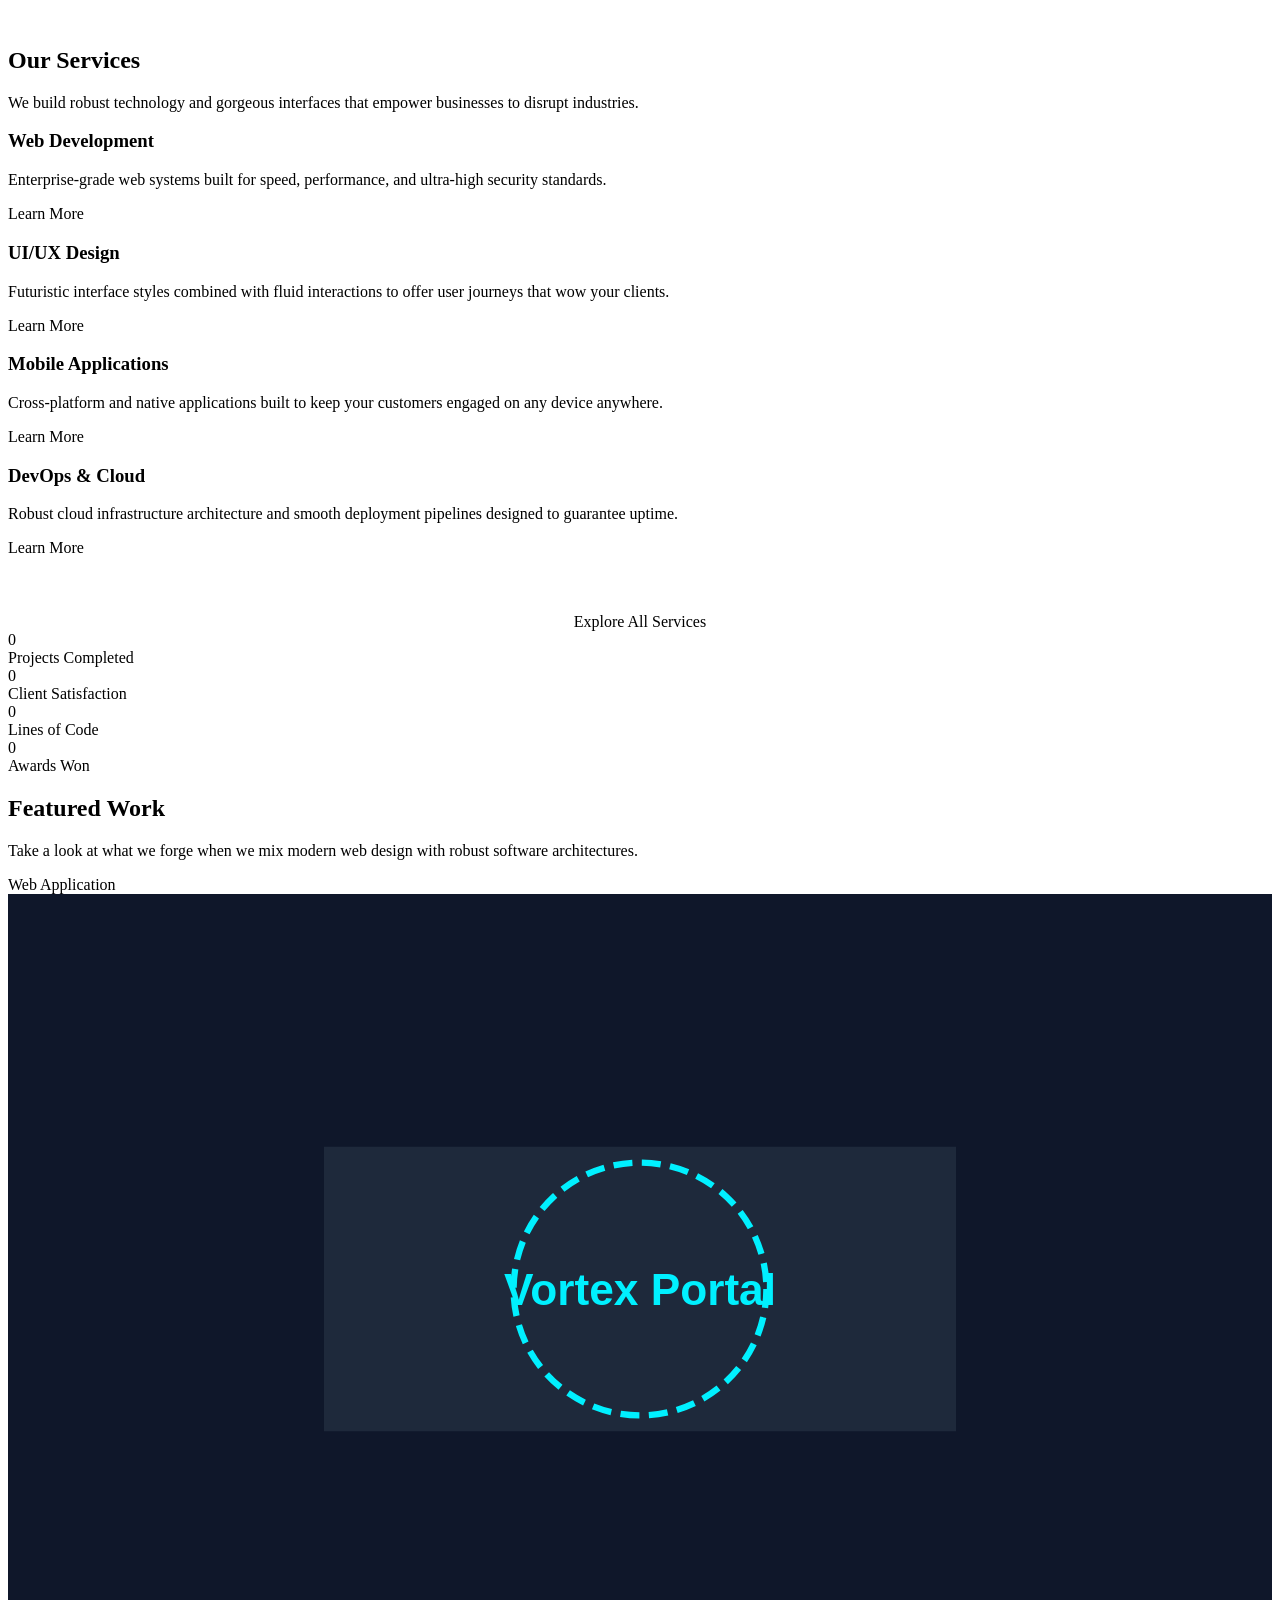
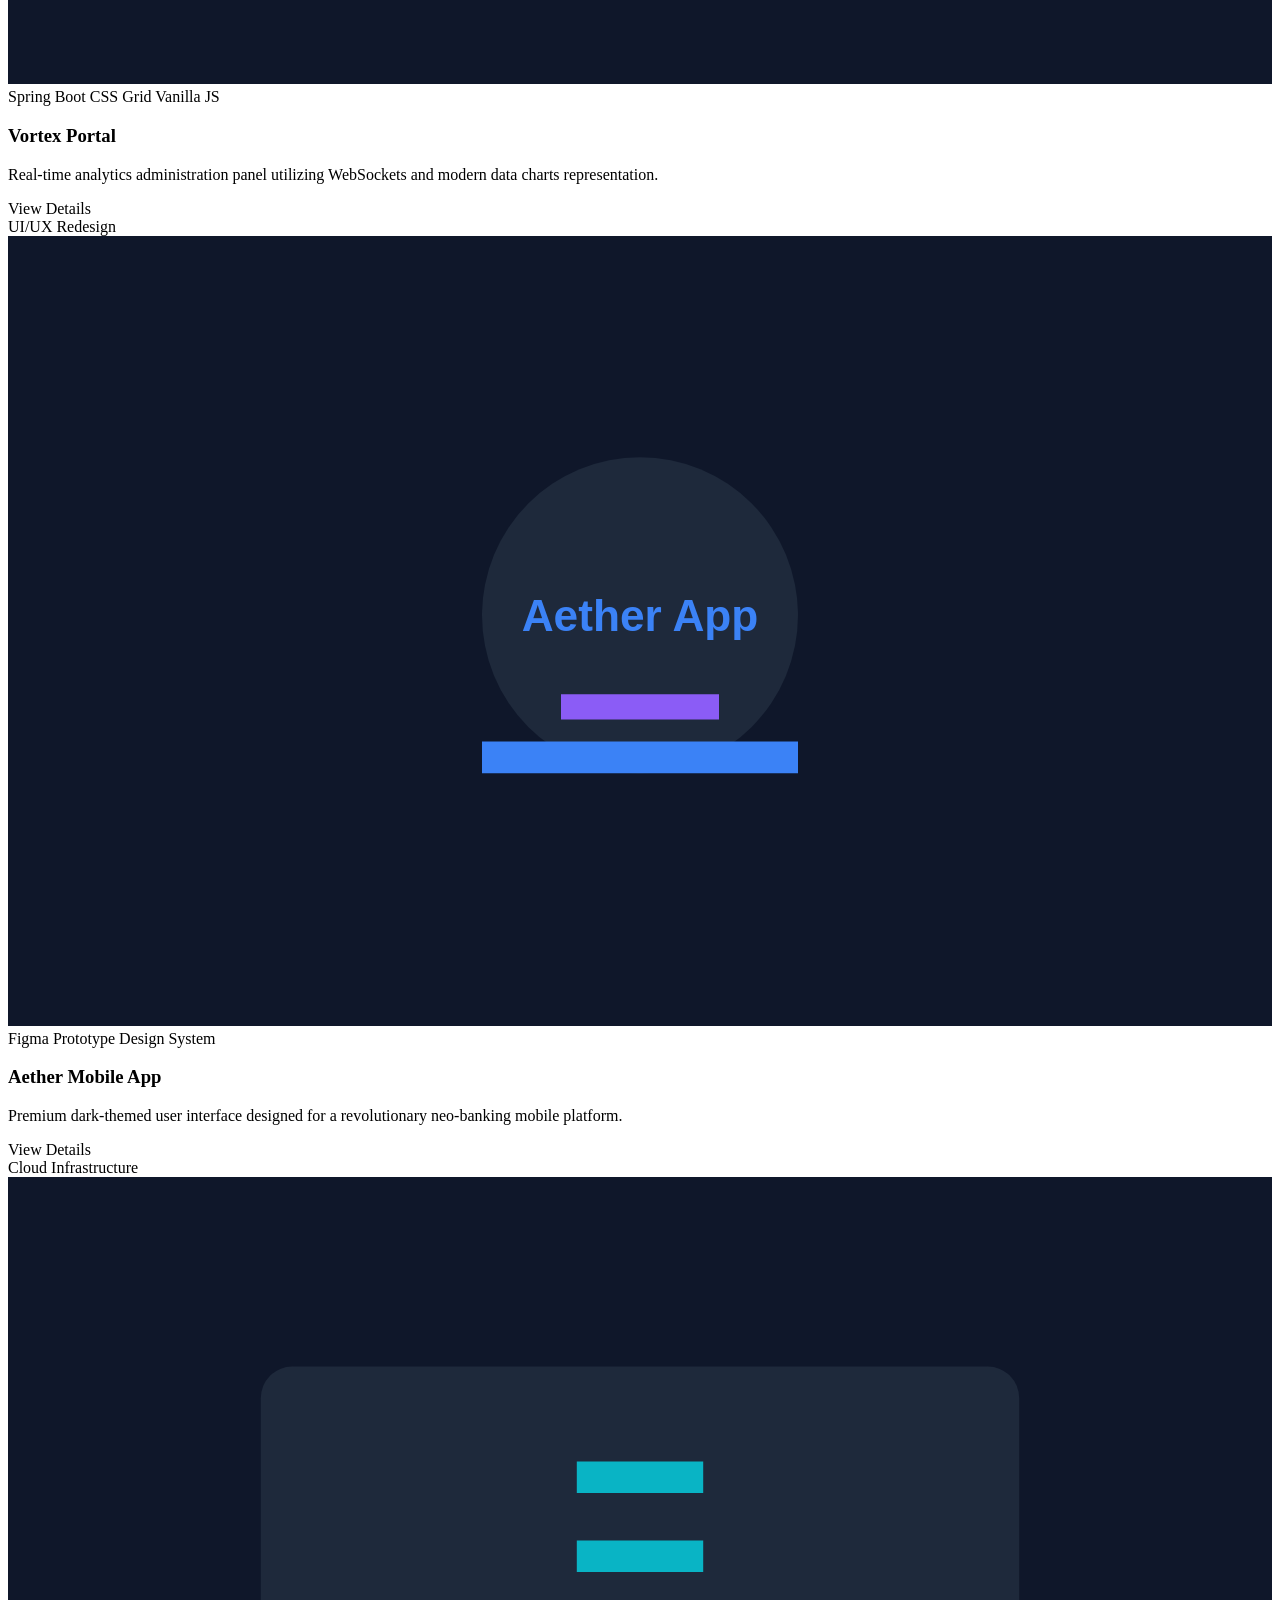
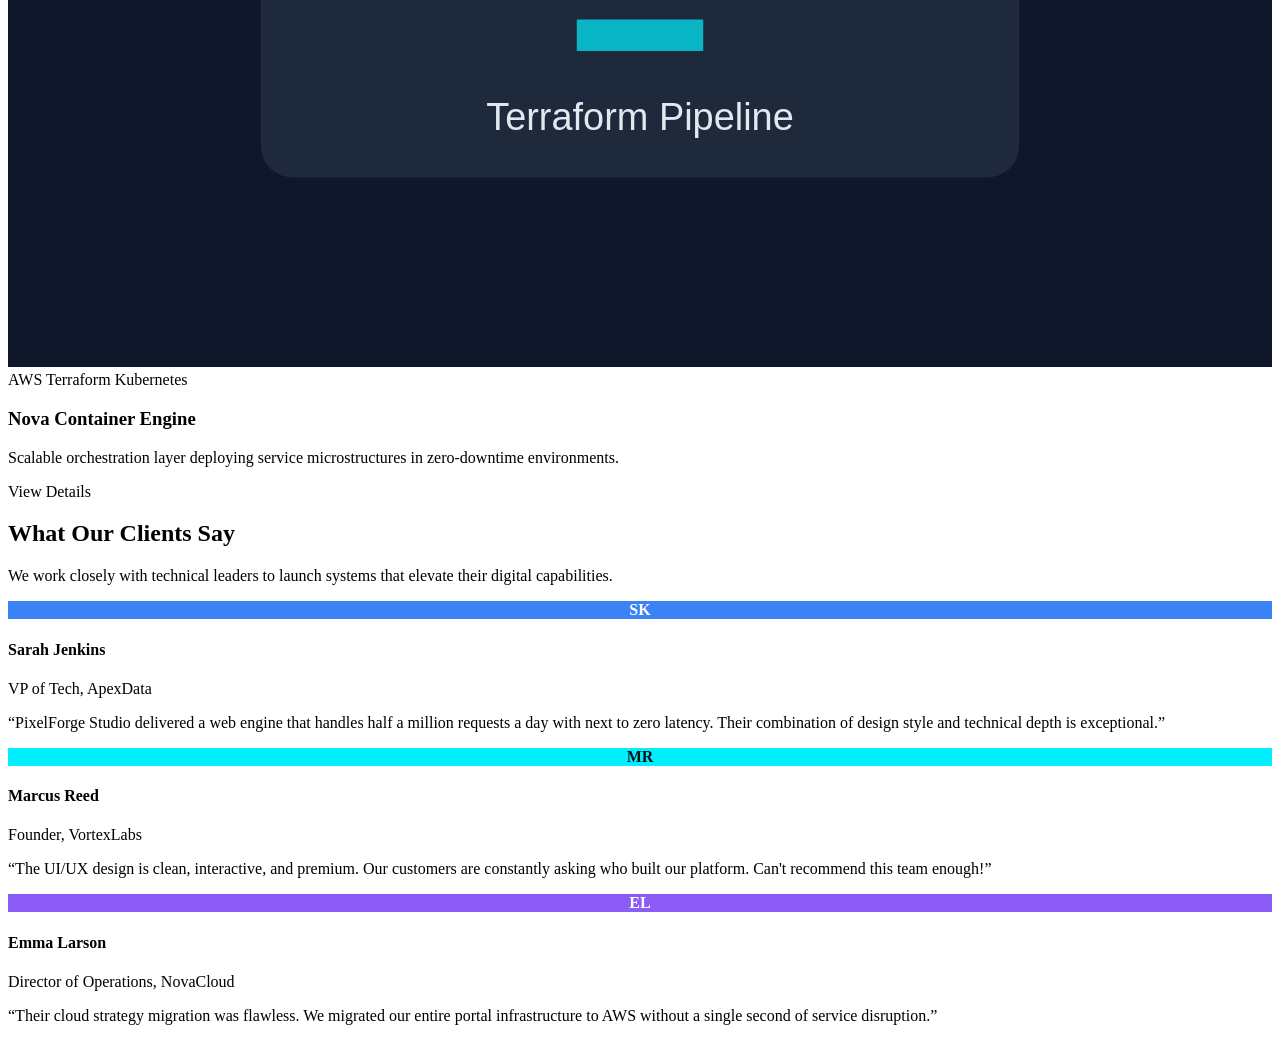
==== commit fc73fa8f: "Test Jenkins Build 2" ====
--- a/src/main/resources/templates/index.html
+++ b/src/main/resources/templates/index.html
@@ -19,7 +19,7 @@
             
             <div class="container hero-wrapper">
                 <div class="hero-content">
-                    <h1>Forging the <br><span class="text-gradient">Next gen Digital</span> Experience</h1>
+                    <h1>Forging the <br><span class="text-gradient">next gen Digital</span> Experience</h1>
                     <p>We combine cutting-edge software engineering with premium UI/UX design to build jaw-dropping, high-performance web systems that scale.</p>
                     <div class="hero-actions">
                         <a th:href="@{/services}" class="btn btn-primary">
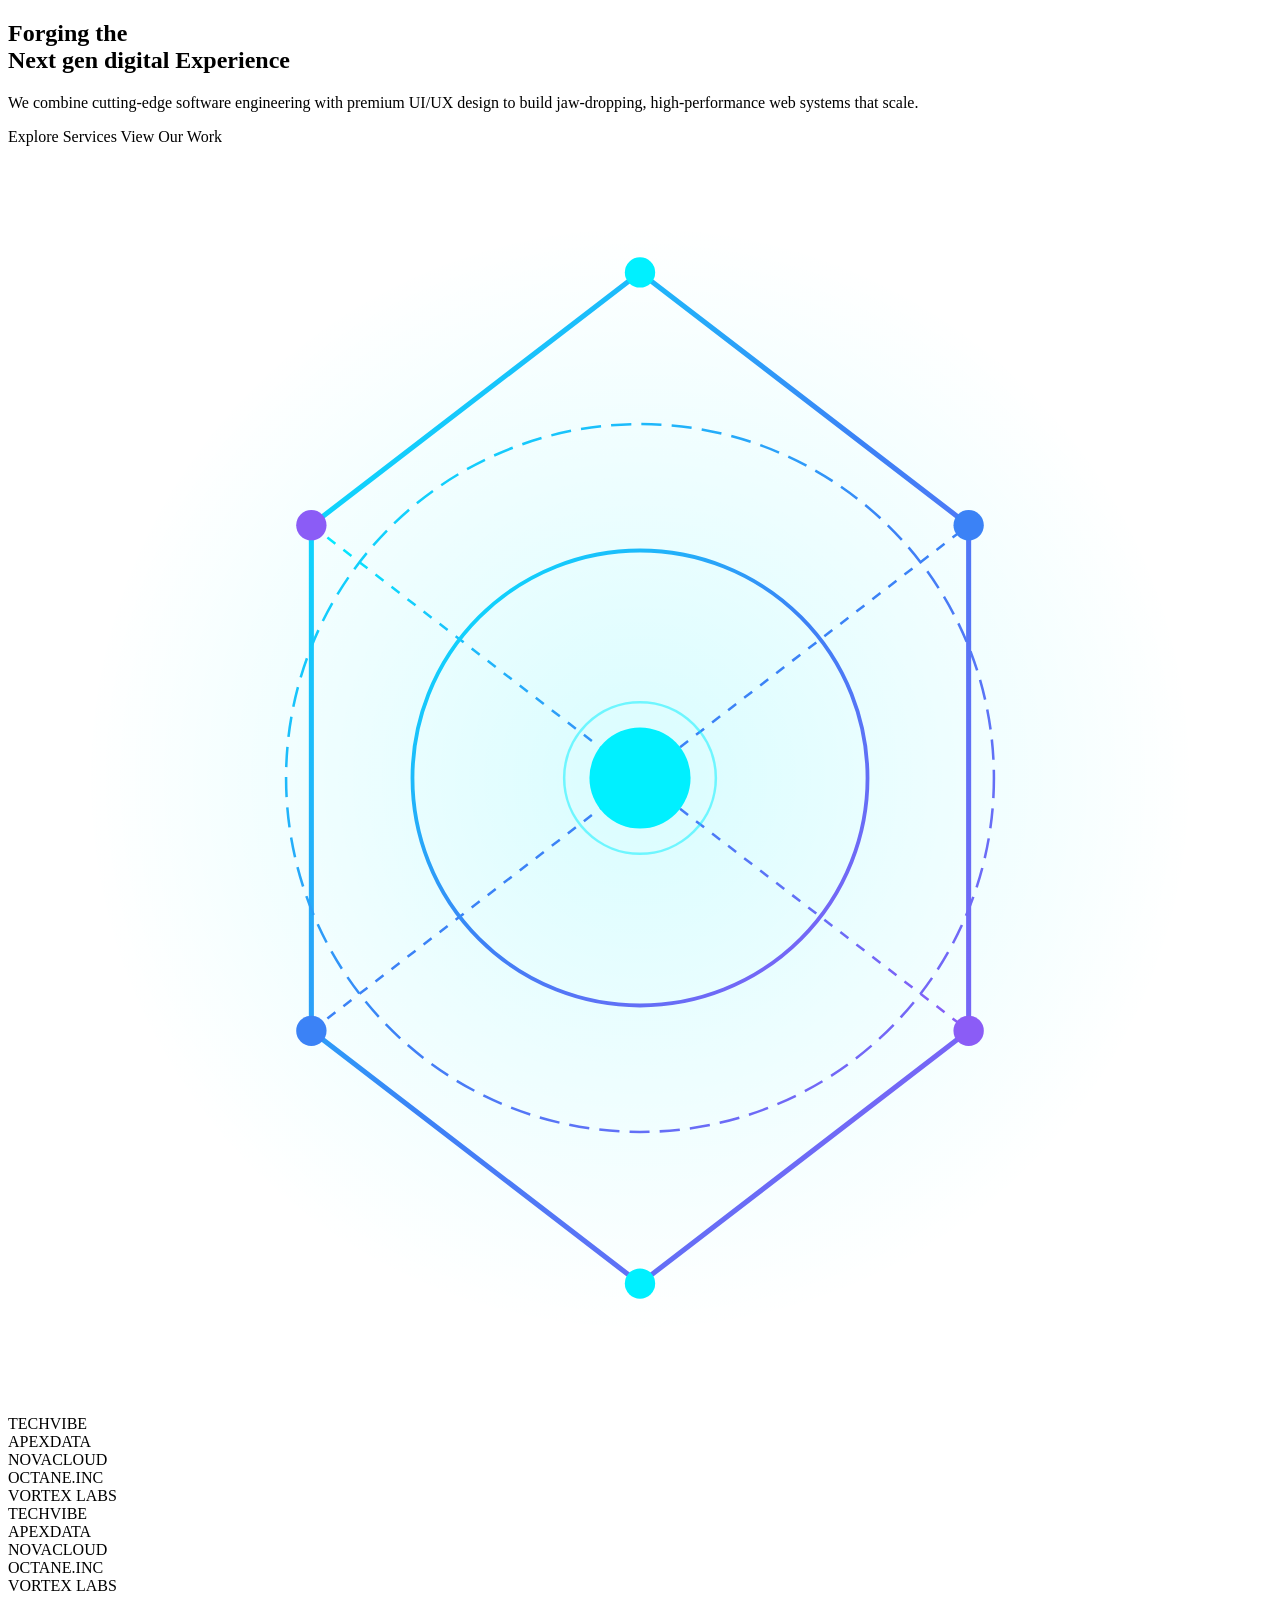
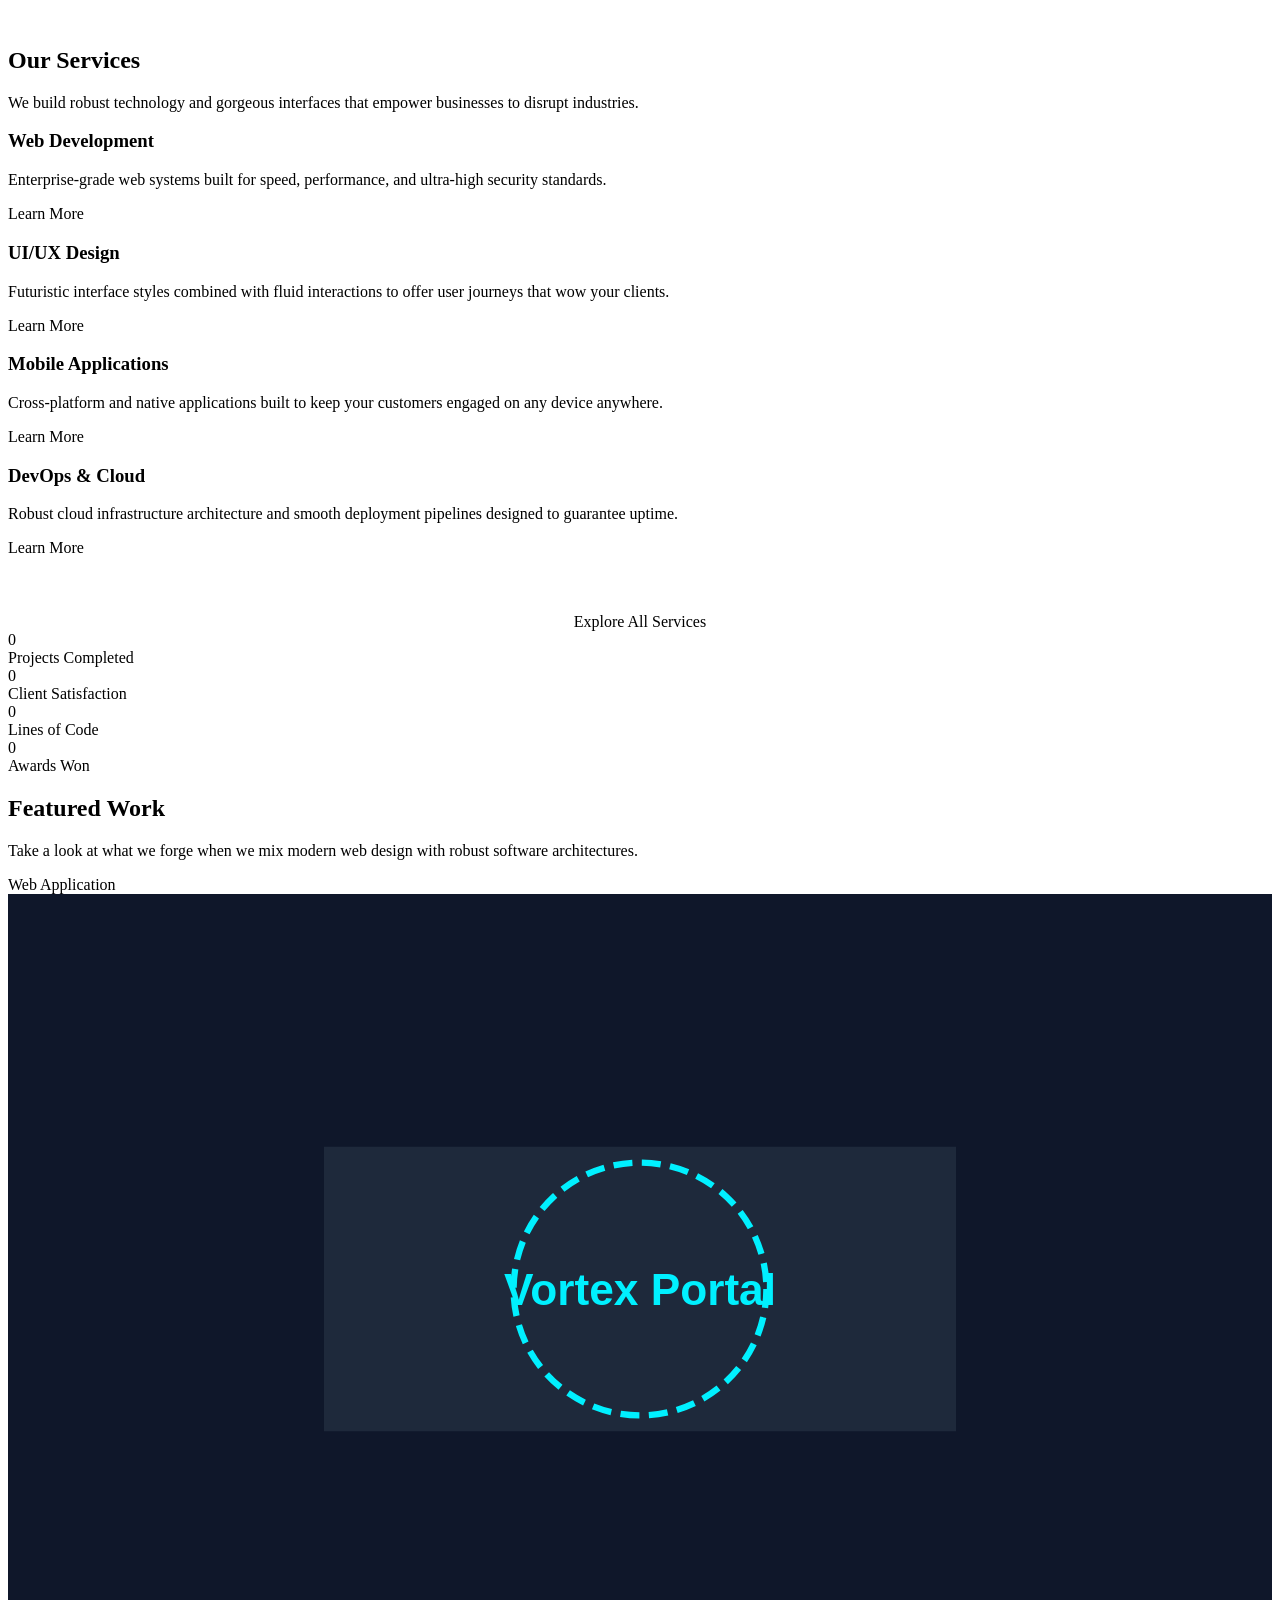
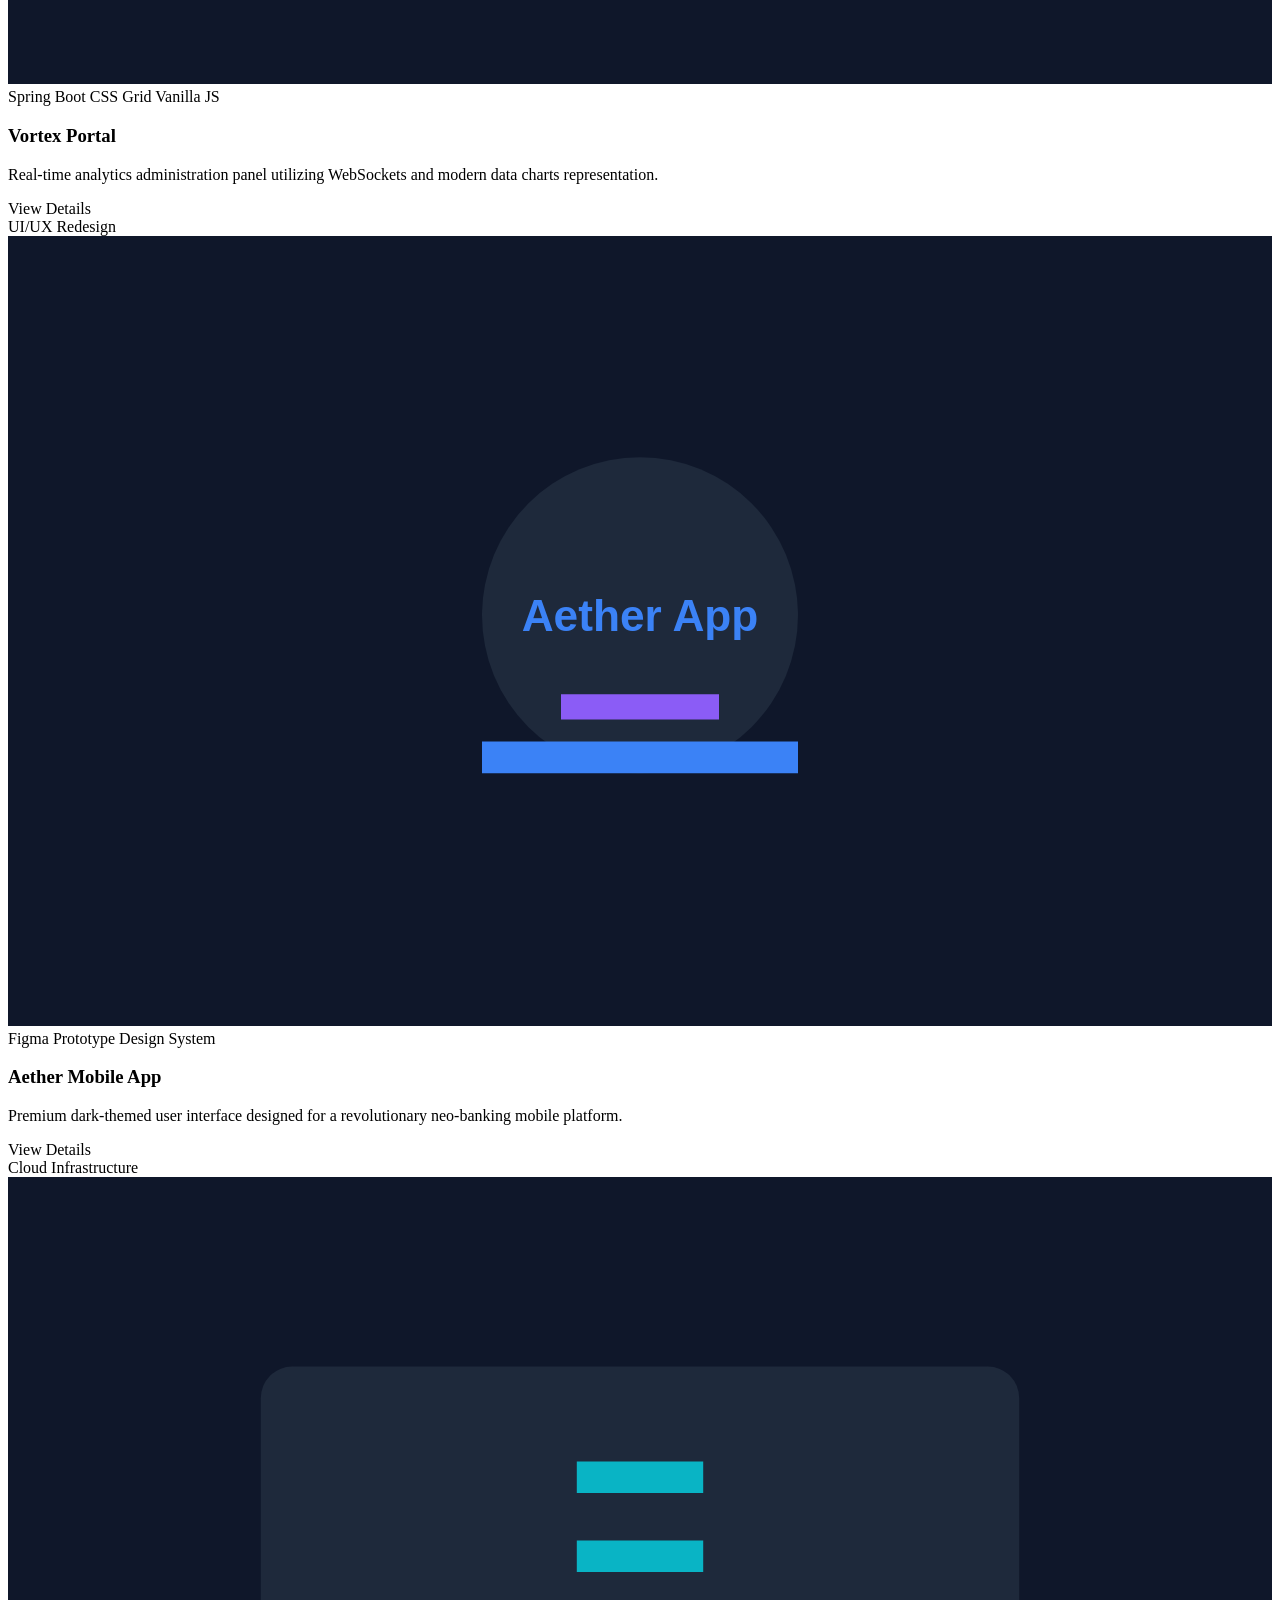
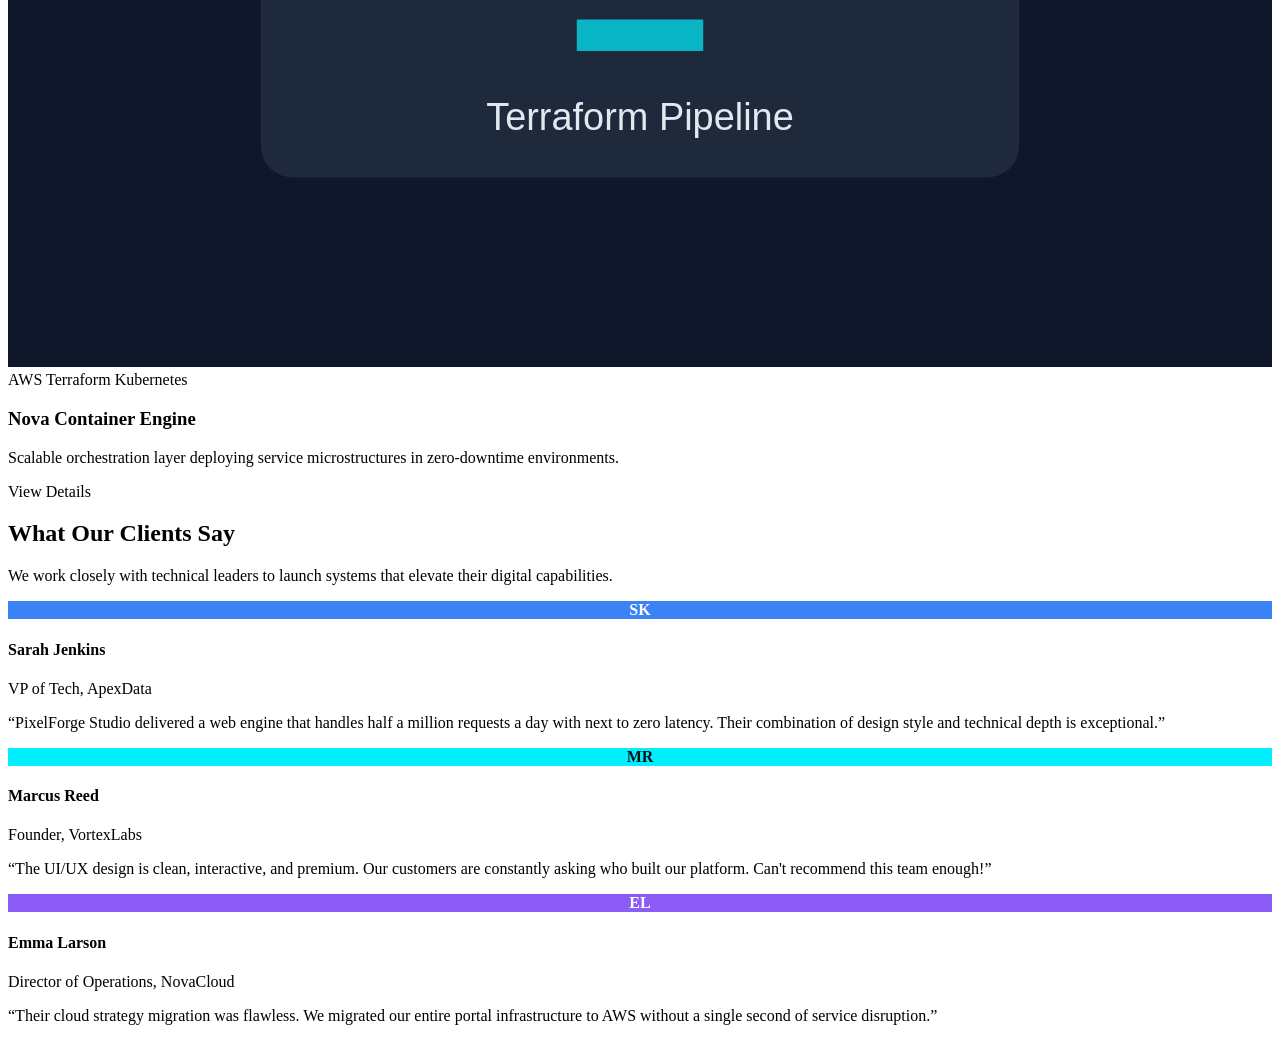
==== commit 85d7f6b7: "Test Jenkins Build 2" ====
--- a/src/main/resources/templates/index.html
+++ b/src/main/resources/templates/index.html
@@ -19,7 +19,7 @@
             
             <div class="container hero-wrapper">
                 <div class="hero-content">
-                    <h1>Forging the <br><span class="text-gradient">next gen Digital</span> Experience</h1>
+                    <h1>Forging the <br><span class="text-gradient">Next gen digital</span> Experience</h1>
                     <p>We combine cutting-edge software engineering with premium UI/UX design to build jaw-dropping, high-performance web systems that scale.</p>
                     <div class="hero-actions">
                         <a th:href="@{/services}" class="btn btn-primary">
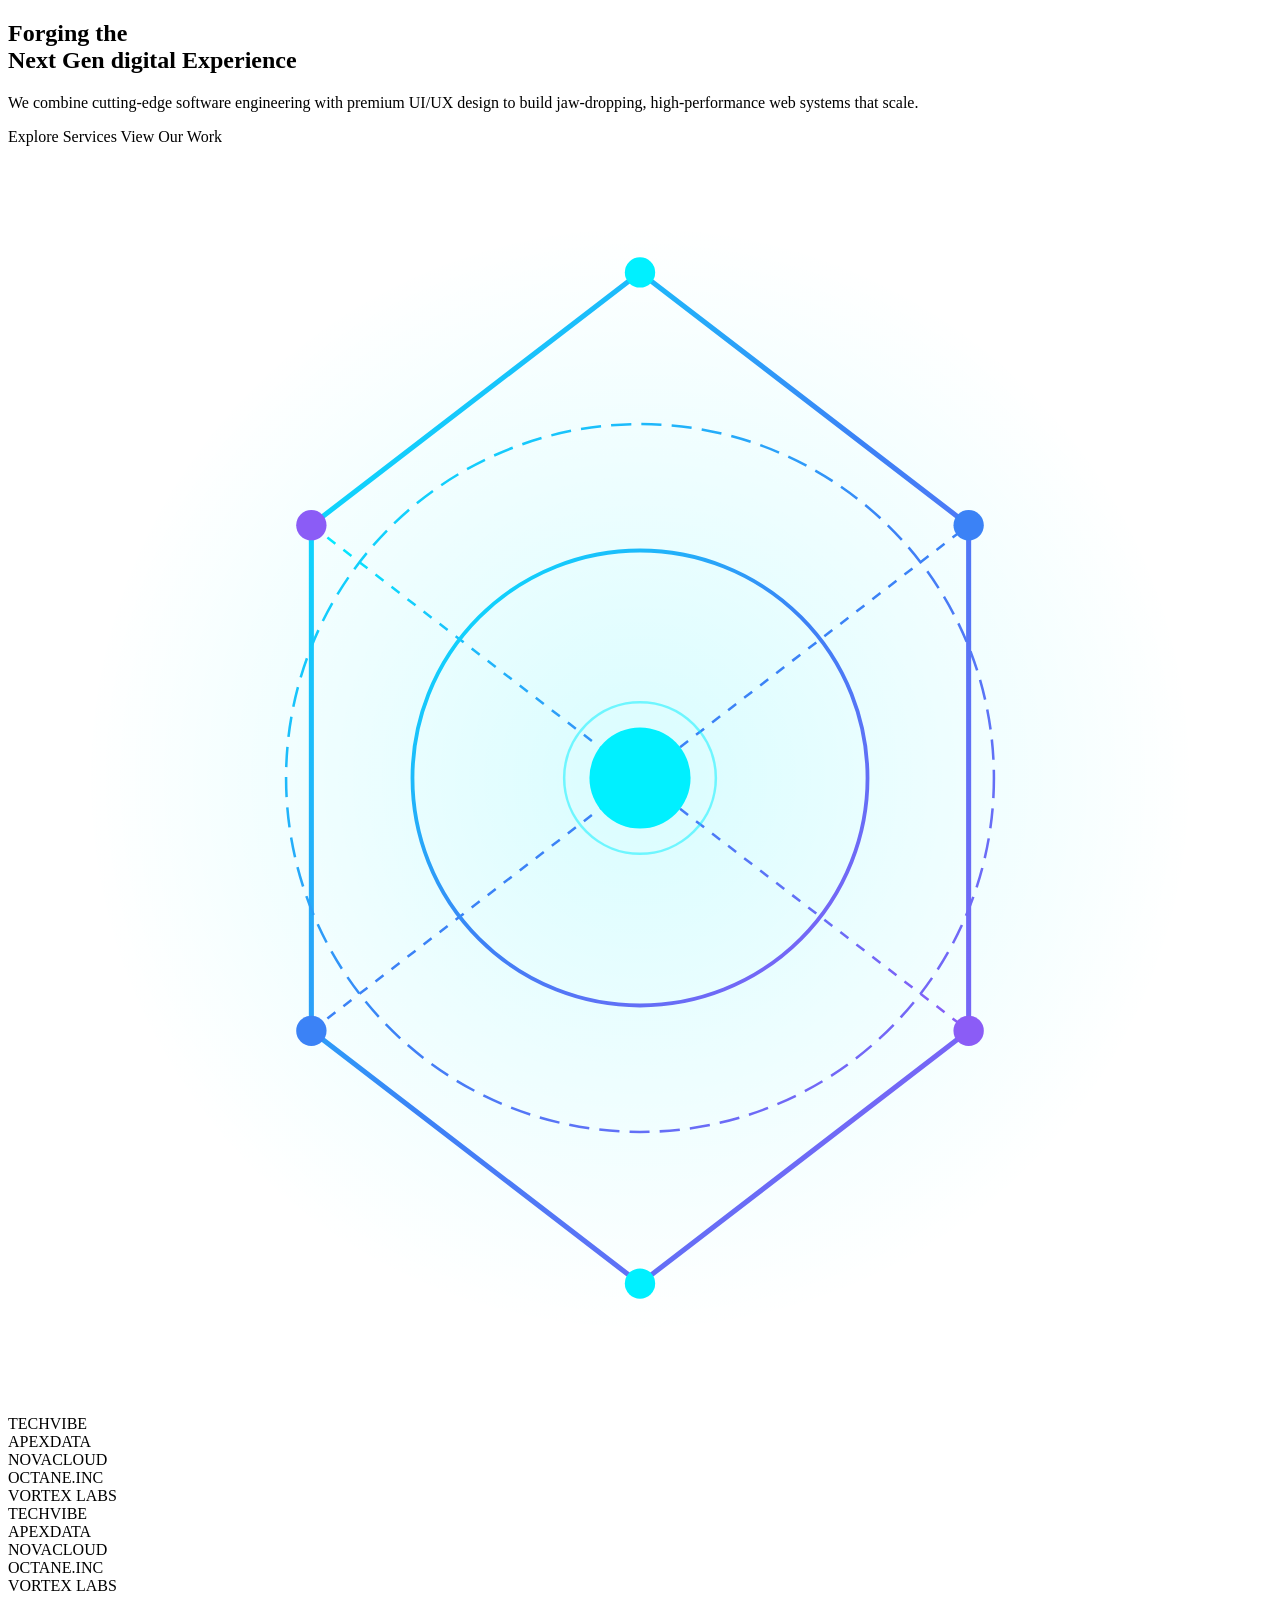
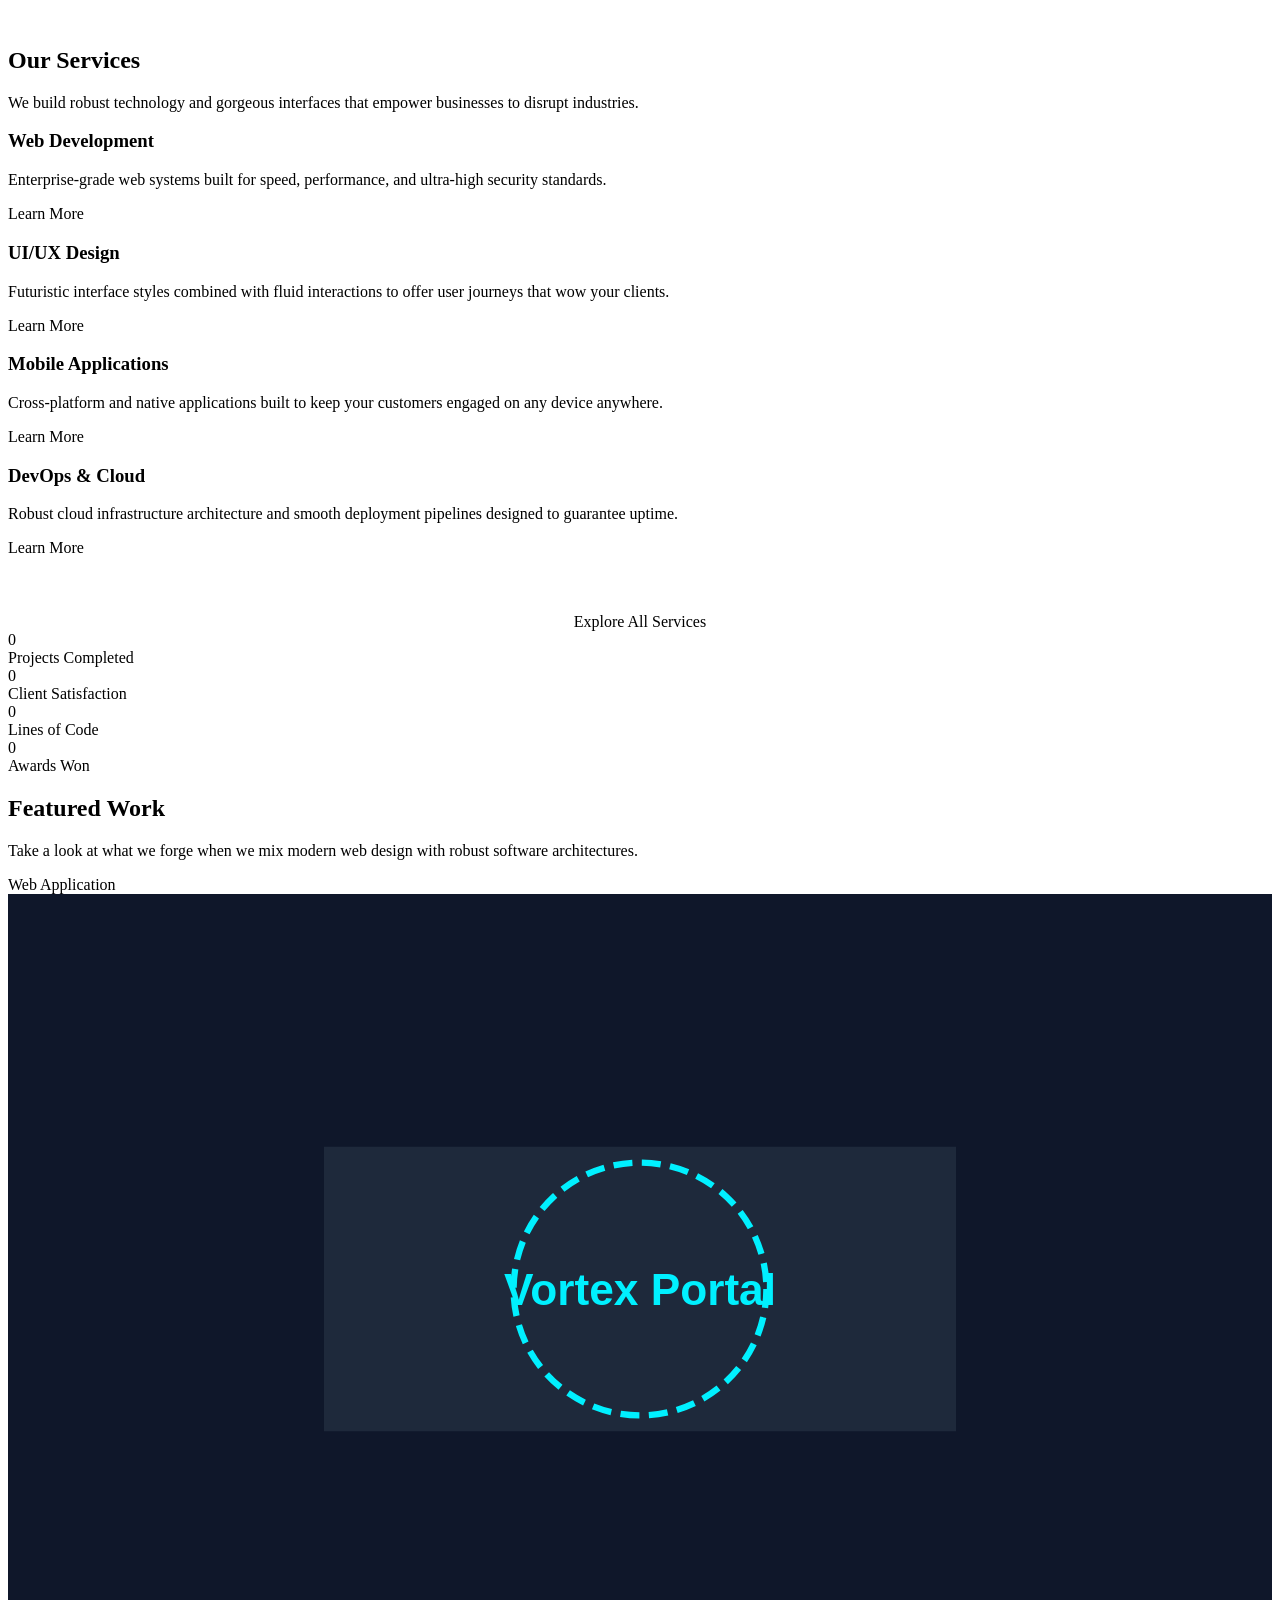
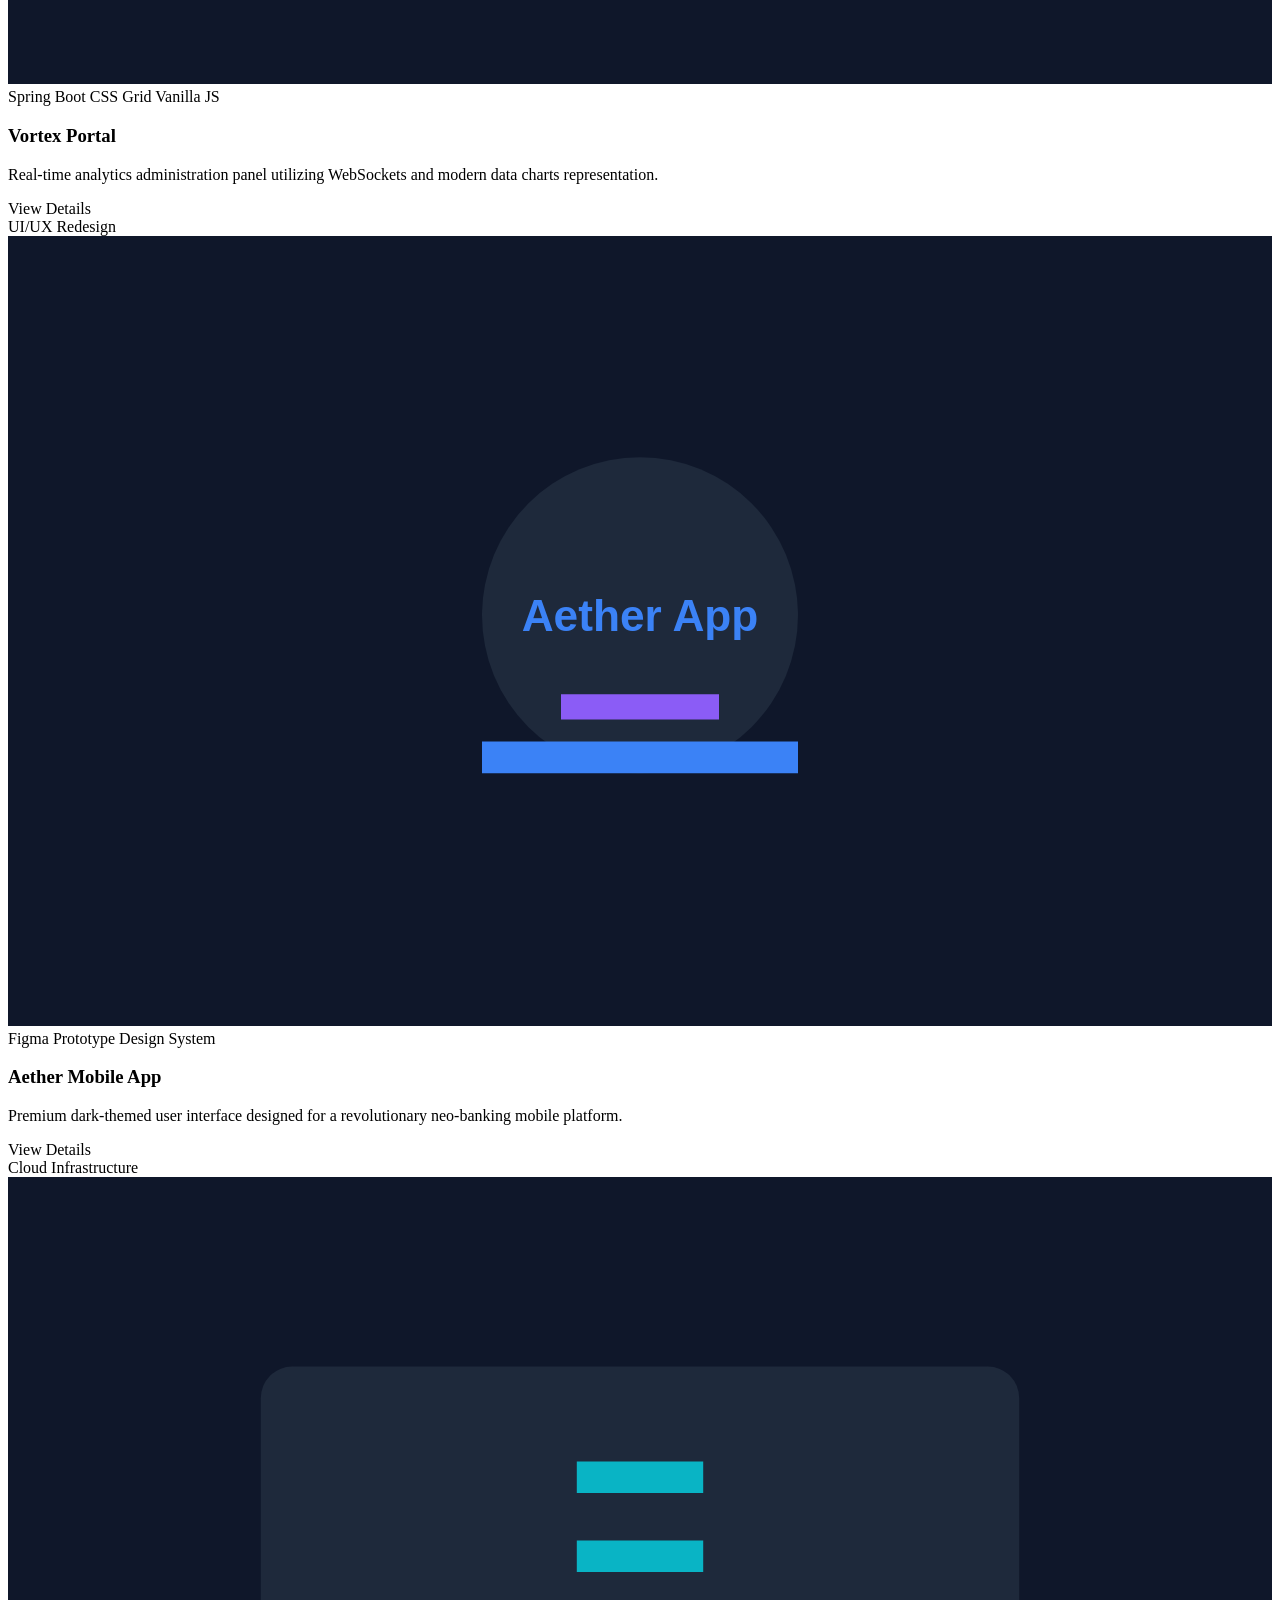
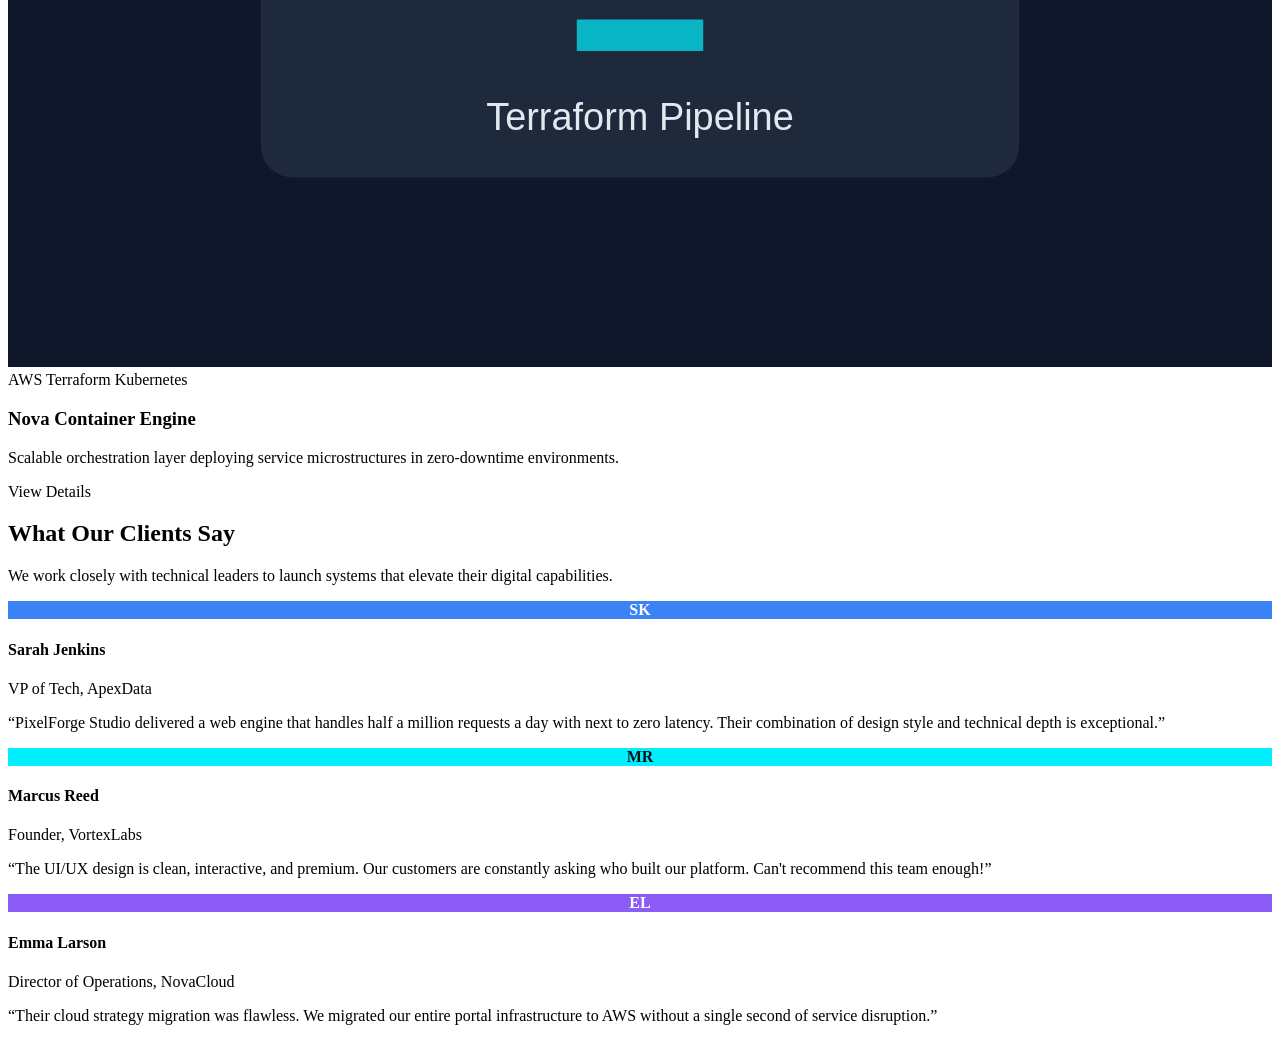
==== commit fb1b6a13: "Test Jenkins Build 2" ====
--- a/src/main/resources/templates/index.html
+++ b/src/main/resources/templates/index.html
@@ -19,7 +19,7 @@
             
             <div class="container hero-wrapper">
                 <div class="hero-content">
-                    <h1>Forging the <br><span class="text-gradient">Next gen digital</span> Experience</h1>
+                    <h1>Forging the <br><span class="text-gradient">Next Gen digital</span> Experience</h1>
                     <p>We combine cutting-edge software engineering with premium UI/UX design to build jaw-dropping, high-performance web systems that scale.</p>
                     <div class="hero-actions">
                         <a th:href="@{/services}" class="btn btn-primary">
